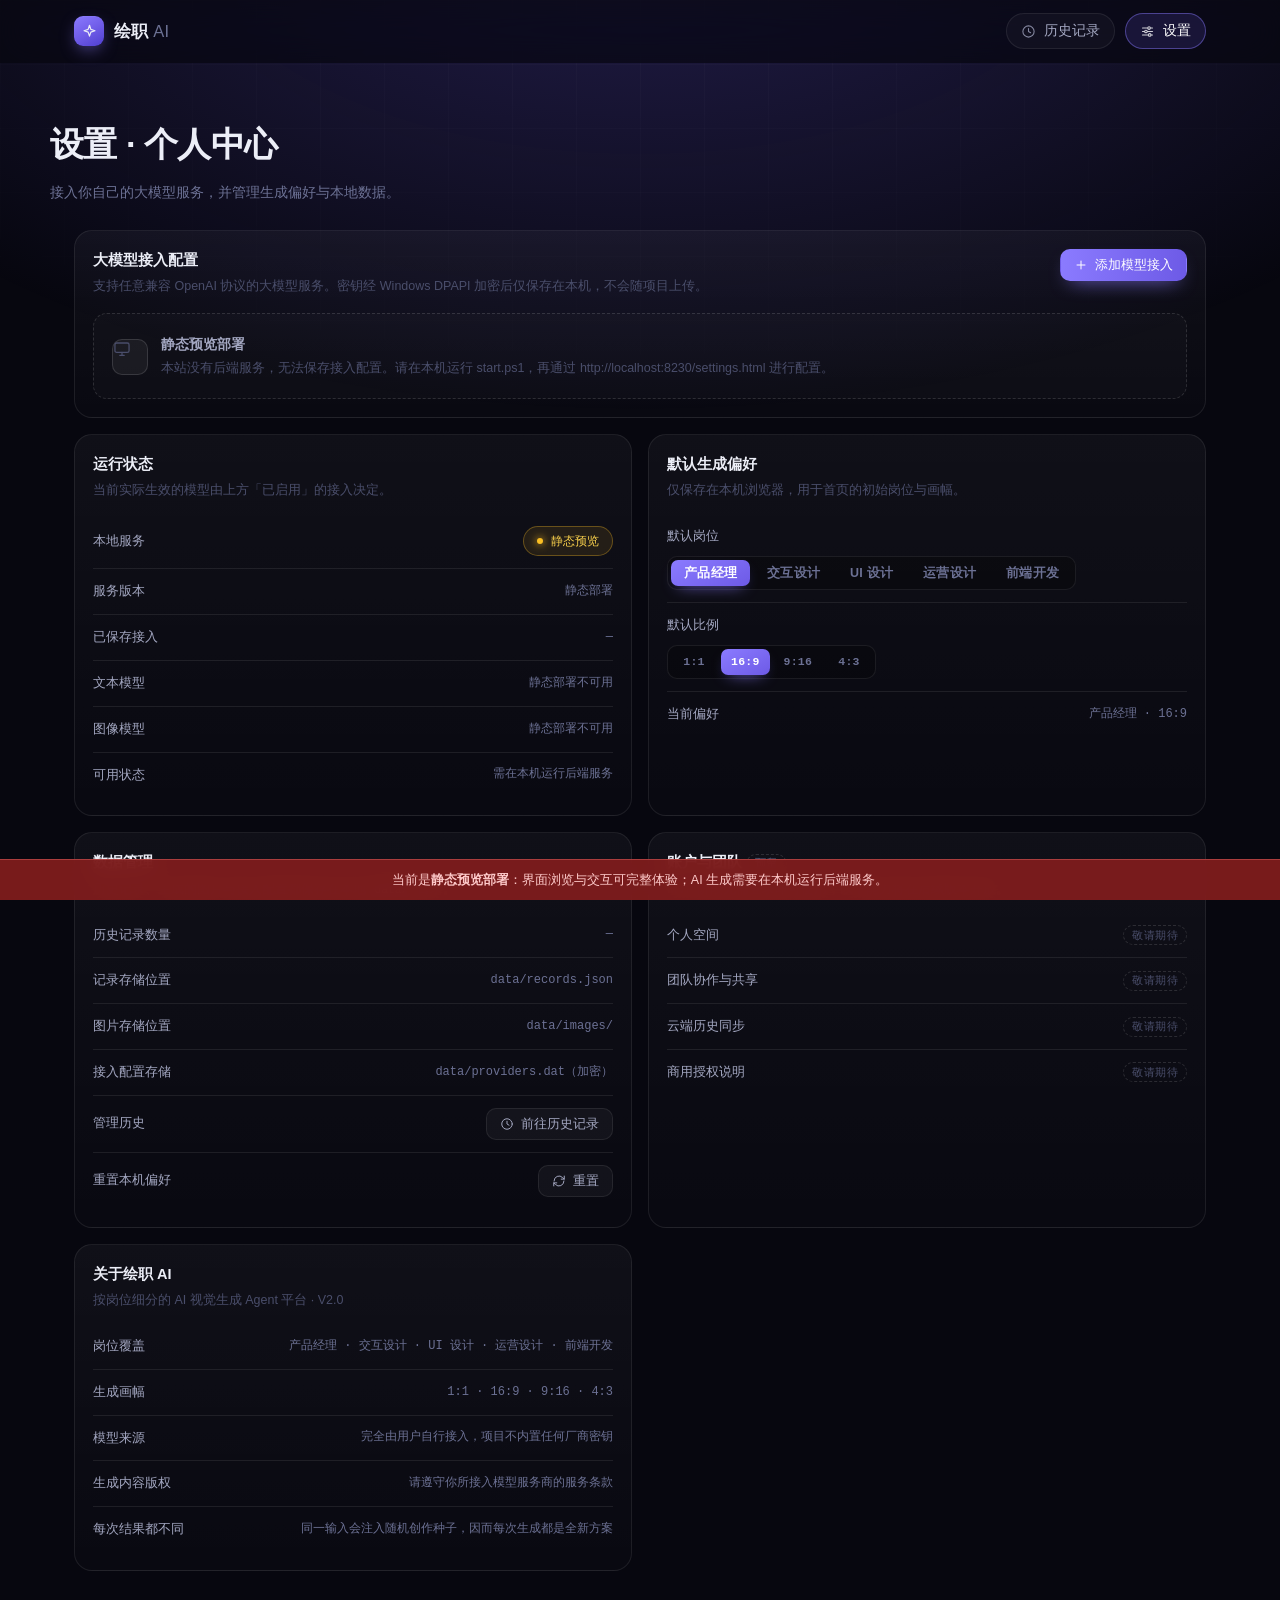
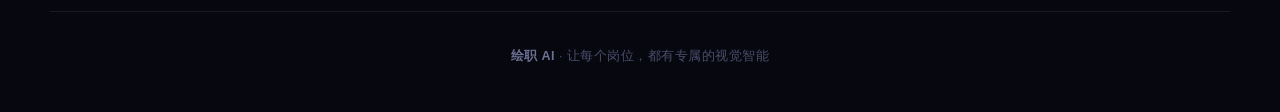
==== settings.html @ 8ef7d5a2 "feat: 绘职 AI —— 按岗位细分的 AI 视觉生成 Agent 平台 静态站点（HTML / CSS / 原生 JS，零构建依赖），包含： - 首页生成器：5 大岗位选择、AI 需求解析器、填" ====
<!doctype html>
<html lang="zh-CN">
<head>
<meta charset="utf-8">
<meta name="viewport" content="width=device-width, initial-scale=1, viewport-fit=cover">
<meta name="theme-color" content="#07070f">
<title>设置 · 绘职 AI</title>
<meta name="description" content="绘职 AI 设置：接入你自己的大模型服务，配置 API 地址、密钥与模型标识，并管理生成偏好与本地数据。">
<link rel="icon" href="assets/img/favicon.svg" type="image/svg+xml">
<link rel="stylesheet" href="assets/css/tokens.css">
<link rel="stylesheet" href="assets/css/app.css">
</head>
<body>
<div class="bg-grid" aria-hidden="true"></div>

<header class="nav">
  <div class="wrap nav-inner">
    <a class="brand" href="index.html">
      <span class="brand-mark" data-icon="sparkle" aria-hidden="true"></span>
      <span class="brand-name">绘职 <em>AI</em></span>
    </a>
    <nav class="nav-actions">
      <a class="nav-link" href="history.html" data-icon="history">历史记录</a>
      <a class="nav-link" href="settings.html" data-icon="sliders">设置</a>
      <button class="nav-toggle" type="button" data-icon="menu" aria-label="打开菜单"></button>
    </nav>
  </div>
  <div class="nav-sheet">
    <a class="nav-link" href="history.html" data-icon="history">历史记录</a>
    <a class="nav-link" href="settings.html" data-icon="sliders">设置</a>
  </div>
</header>

<main class="page">
  <section class="wrap page-head">
    <h1 class="page-title">设置 · 个人中心</h1>
    <p class="page-desc">接入你自己的大模型服务，并管理生成偏好与本地数据。</p>
  </section>

  <section class="wrap">
    <div class="grid-2">

      <!-- ============================================ 大模型接入配置 -->
      <div class="card" id="llmCard">
        <div class="card-head">
          <div>
            <h3>大模型接入配置</h3>
            <p>支持任意兼容 OpenAI 协议的大模型服务。密钥经 Windows DPAPI 加密后仅保存在本机，不会随项目上传。</p>
          </div>
          <button class="btn is-primary" type="button" id="addProvider">
            <span data-icon="plus"></span><span>添加模型接入</span>
          </button>
        </div>

        <div class="prov-list" id="provList"></div>

        <!-- 新增 / 编辑表单 -->
        <div class="prov-form is-hidden" id="provForm">
          <div class="pf-title" id="pfTitle">添加模型接入</div>

          <div class="pf-grid">
            <label class="field">
              <span class="field-label">名称</span>
              <input type="text" id="pfName" autocomplete="off" placeholder="例如：公司网关 / OpenAI / 本地 Ollama">
            </label>

            <label class="field">
              <span class="field-label">API 地址 <em>*</em></span>
              <input type="text" id="pfBaseUrl" autocomplete="off" spellcheck="false"
                     placeholder="https://api.openai.com/v1">
              <span class="field-hint">要填到版本号为止，例如 <code>…/v1</code></span>
            </label>

            <label class="field">
              <span class="field-label">API 密钥 <em>*</em></span>
              <input type="password" id="pfApiKey" autocomplete="new-password" spellcheck="false"
                     placeholder="sk-…">
              <span class="field-hint" id="pfKeyHint">仅加密保存在本机</span>
            </label>

            <label class="field">
              <span class="field-label">文本模型标识</span>
              <input type="text" id="pfChatModel" autocomplete="off" spellcheck="false"
                     placeholder="gpt-4o-mini">
              <span class="field-hint">用于需求解析与多轮微调</span>
            </label>

            <label class="field">
              <span class="field-label">图像模型标识</span>
              <input type="text" id="pfImageModel" autocomplete="off" spellcheck="false"
                     placeholder="gpt-image-1 / dall-e-3">
              <span class="field-hint">用于出图，需支持 <code>/images/generations</code></span>
            </label>
          </div>

          <div class="pf-actions">
            <button class="btn" type="button" id="pfTest">
              <span data-icon="plug"></span><span>测试连接</span></button>
            <button class="btn is-primary" type="button" id="pfSave">
              <span data-icon="check"></span><span>保存</span></button>
            <button class="btn is-ghost" type="button" id="pfCancel">
              <span data-icon="close"></span><span>取消</span></button>
            <span class="pf-status" id="pfStatus"></span>
          </div>

          <div class="pf-result is-hidden" id="pfResult"></div>
        </div>
      </div>

      <!-- ============================================ 运行状态 -->
      <div class="card">
        <h3>运行状态</h3>
        <p>当前实际生效的模型由上方「已启用」的接入决定。</p>
        <div class="setting-row">
          <span class="label">本地服务</span>
          <span class="live" id="svcLive"><i aria-hidden="true"></i> 检测中…</span>
        </div>
        <div class="setting-row"><span class="label">服务版本</span><span class="value" id="svcVersion">—</span></div>
        <div class="setting-row"><span class="label">已保存接入</span><span class="value" id="svcCount">—</span></div>
        <div class="setting-row"><span class="label">文本模型</span><span class="value" id="svcChat">—</span></div>
        <div class="setting-row"><span class="label">图像模型</span><span class="value" id="svcImage">—</span></div>
        <div class="setting-row"><span class="label">可用状态</span><span class="value" id="svcReady">—</span></div>
      </div>

      <!-- ============================================ 默认生成偏好 -->
      <div class="card">
        <h3>默认生成偏好</h3>
        <p>仅保存在本机浏览器，用于首页的初始岗位与画幅。</p>

        <div class="setting-row" style="flex-direction:column;align-items:flex-start;gap:9px">
          <span class="label">默认岗位</span>
          <div class="chips" id="prefRoles" style="flex-wrap:wrap"></div>
        </div>

        <div class="setting-row" style="flex-direction:column;align-items:flex-start;gap:9px">
          <span class="label">默认比例</span>
          <div class="chips" id="prefRatios" style="flex-wrap:wrap"></div>
        </div>

        <div class="setting-row">
          <span class="label">当前偏好</span>
          <span class="value" id="prefSummary">—</span>
        </div>
      </div>

      <!-- ============================================ 数据管理 -->
      <div class="card">
        <h3>数据管理</h3>
        <p>历史记录、生成的图片与接入配置都保存在本地 <code>data/</code> 目录。</p>
        <div class="setting-row"><span class="label">历史记录数量</span><span class="value" id="dataCount">—</span></div>
        <div class="setting-row"><span class="label">记录存储位置</span><span class="value">data/records.json</span></div>
        <div class="setting-row"><span class="label">图片存储位置</span><span class="value">data/images/</span></div>
        <div class="setting-row">
          <span class="label">接入配置存储</span>
          <span class="value">data/providers.dat（加密）</span>
        </div>
        <div class="setting-row" style="gap:8px">
          <span class="label">管理历史</span>
          <a class="btn" href="history.html"><span data-icon="history"></span><span>前往历史记录</span></a>
        </div>
        <div class="setting-row">
          <span class="label">重置本机偏好</span>
          <button class="btn" type="button" id="resetPrefs">
            <span data-icon="refresh"></span><span>重置</span></button>
        </div>
      </div>

      <!-- ============================================ 账户 -->
      <div class="card">
        <h3>账户与团队 <span class="badge-soon">预留</span></h3>
        <p>MVP 阶段无需登录即可使用，以下能力将在后续版本开放。</p>
        <div class="setting-row"><span class="label">个人空间</span><span class="badge-soon">敬请期待</span></div>
        <div class="setting-row"><span class="label">团队协作与共享</span><span class="badge-soon">敬请期待</span></div>
        <div class="setting-row"><span class="label">云端历史同步</span><span class="badge-soon">敬请期待</span></div>
        <div class="setting-row"><span class="label">商用授权说明</span><span class="badge-soon">敬请期待</span></div>
      </div>

      <!-- ============================================ 关于 -->
      <div class="card">
        <h3>关于绘职 AI</h3>
        <p>按岗位细分的 AI 视觉生成 Agent 平台 · V2.0</p>
        <div class="setting-row">
          <span class="label">岗位覆盖</span>
          <span class="value">产品经理 · 交互设计 · UI 设计 · 运营设计 · 前端开发</span>
        </div>
        <div class="setting-row"><span class="label">生成画幅</span><span class="value">1:1 · 16:9 · 9:16 · 4:3</span></div>
        <div class="setting-row">
          <span class="label">模型来源</span>
          <span class="value">完全由用户自行接入，项目不内置任何厂商密钥</span>
        </div>
        <div class="setting-row">
          <span class="label">生成内容版权</span>
          <span class="value">请遵守你所接入模型服务商的服务条款</span>
        </div>
        <div class="setting-row">
          <span class="label">每次结果都不同</span>
          <span class="value">同一输入会注入随机创作种子，因而每次生成都是全新方案</span>
        </div>
      </div>

    </div>
  </section>
</main>

<footer class="foot wrap">
  <strong>绘职 AI</strong> · 让每个岗位，都有专属的视觉智能
</footer>

<script src="assets/js/icons.js"></script>
<script src="assets/js/api.js"></script>
<script src="assets/js/ui.js"></script>
<script src="assets/js/providers.js"></script>
<script src="assets/js/settings.js"></script>
</body>
</html>
---- assets/css/tokens.css ----
/* ==========================================================================
   绘职 AI — 设计令牌 (Design Tokens)
   深色玻璃质感 / 紫罗兰主色 / 青绿-青色渐变 CTA
   ========================================================================== */

:root {
  /* 背景层级 */
  --bg:            #07070f;
  --bg-2:          #0a0a16;
  --panel:         #101021;
  --panel-2:       #15152c;
  --panel-hi:      #1b1b36;

  /* 描边 */
  --line:          rgba(255, 255, 255, .08);
  --line-2:        rgba(255, 255, 255, .13);
  --line-3:        rgba(255, 255, 255, .2);

  /* 文字 */
  --text:          #eceef7;
  --text-2:        #a3a7c1;
  --text-3:        #6c7194;
  --text-4:        #4a4e6b;

  /* 品牌色 */
  --violet:        #6d5ae6;
  --violet-2:      #8b7bff;
  --violet-3:      #a896ff;
  --violet-soft:   rgba(109, 90, 230, .16);
  --violet-line:   rgba(139, 123, 255, .45);

  --mint:          #5eead4;
  --cyan:          #22d3ee;
  --green:         #4ade80;
  --amber:         #fbbf24;
  --pink:          #f472b6;
  --danger:        #f87171;

  /* 渐变 */
  --cta:           linear-gradient(96deg, #4ade80 0%, #34d9c0 45%, #22d3ee 100%);
  --hero:          linear-gradient(96deg, #5eead4 0%, #a7f3e9 28%, #e9ebf6 74%);
  --aurora:        radial-gradient(120% 90% at 50% -10%, rgba(109, 90, 230, .28) 0%, rgba(7, 7, 15, 0) 62%);

  /* 圆角 */
  --r-xs: 8px;
  --r-s:  10px;
  --r-m:  14px;
  --r-l:  18px;
  --r-xl: 24px;
  --r-pill: 999px;

  /* 阴影与光晕 */
  --sh-1: 0 1px 0 rgba(255, 255, 255, .04) inset;
  --sh-2: 0 20px 50px -26px rgba(0, 0, 0, .95);
  --sh-cta: 0 12px 34px -10px rgba(34, 211, 238, .5), 0 6px 20px -8px rgba(74, 222, 128, .35);
  --sh-violet: 0 0 0 1px var(--violet-line), 0 14px 40px -18px rgba(109, 90, 230, .75);

  /* 字体 */
  --font: -apple-system, BlinkMacSystemFont, "Segoe UI", "PingFang SC",
          "Hiragino Sans GB", "Microsoft YaHei", "Helvetica Neue", Arial, sans-serif;
  --mono: ui-monospace, SFMono-Regular, "SF Mono", Menlo, Consolas, monospace;

  /* 布局 */
  --maxw: 1180px;
  --gutter: 24px;

  /* 动效 */
  --ease: cubic-bezier(.22, .61, .36, 1);
  --dur: .22s;
}

/* --------------------------------------------------------------- 基础重置 */
*,
*::before,
*::after { box-sizing: border-box; }

html { -webkit-text-size-adjust: 100%; }

body {
  margin: 0;
  min-height: 100vh;
  background: var(--bg);
  color: var(--text);
  font-family: var(--font);
  font-size: 15px;
  line-height: 1.6;
  -webkit-font-smoothing: antialiased;
  -moz-osx-font-smoothing: grayscale;
  font-feature-settings: "kern" 1, "liga" 1;
  overflow-x: hidden;
}

h1, h2, h3, h4, p, figure, blockquote, dl, dd { margin: 0; }
ul, ol { margin: 0; padding: 0; list-style: none; }

img, svg, video { display: block; max-width: 100%; }

button, input, textarea, select {
  font: inherit;
  color: inherit;
  margin: 0;
}

button {
  background: none;
  border: 0;
  padding: 0;
  cursor: pointer;
  -webkit-tap-highlight-color: transparent;
}

a { color: inherit; text-decoration: none; }

textarea { resize: none; }

::selection {
  background: rgba(139, 123, 255, .35);
  color: #fff;
}

/* 滚动条 */
::-webkit-scrollbar { width: 10px; height: 10px; }
::-webkit-scrollbar-track { background: transparent; }
::-webkit-scrollbar-thumb {
  background: rgba(255, 255, 255, .1);
  border-radius: 99px;
  border: 2px solid transparent;
  background-clip: content-box;
}
::-webkit-scrollbar-thumb:hover { background: rgba(255, 255, 255, .2); background-clip: content-box; }

/* 焦点可达性 */
:focus-visible {
  outline: 2px solid var(--violet-2);
  outline-offset: 2px;
  border-radius: 6px;
}

/* -------------------------------------------------------------- 通用工具类 */
.wrap {
  width: 100%;
  max-width: var(--maxw);
  margin: 0 auto;
  padding: 0 var(--gutter);
}

.sr-only {
  position: absolute;
  width: 1px; height: 1px;
  padding: 0; margin: -1px;
  overflow: hidden;
  clip: rect(0 0 0 0);
  white-space: nowrap;
  border: 0;
}

.is-hidden { display: none !important; }

@media (prefers-reduced-motion: reduce) {
  *, *::before, *::after {
    animation-duration: .01ms !important;
    animation-iteration-count: 1 !important;
    transition-duration: .01ms !important;
    scroll-behavior: auto !important;
  }
}
---- assets/css/app.css ----
/* ==========================================================================
   绘职 AI — 组件与布局
   ========================================================================== */

/* ------------------------------------------------------------------ 页面底纹 */
body::before {
  content: "";
  position: fixed;
  inset: 0;
  background: var(--aurora);
  pointer-events: none;
  z-index: 0;
}

.bg-grid {
  position: fixed;
  inset: 0;
  z-index: 0;
  pointer-events: none;
  background-image:
    linear-gradient(rgba(255, 255, 255, .022) 1px, transparent 1px),
    linear-gradient(90deg, rgba(255, 255, 255, .022) 1px, transparent 1px);
  background-size: 64px 64px;
  mask-image: radial-gradient(120% 70% at 50% 0%, #000 0%, transparent 75%);
  -webkit-mask-image: radial-gradient(120% 70% at 50% 0%, #000 0%, transparent 75%);
}

.page { position: relative; z-index: 1; }

/* ------------------------------------------------------------------- 顶部导航 */
.nav {
  position: sticky;
  top: 0;
  z-index: 60;
  backdrop-filter: blur(18px) saturate(150%);
  -webkit-backdrop-filter: blur(18px) saturate(150%);
  background: rgba(7, 7, 15, .72);
  border-bottom: 1px solid transparent;
  transition: border-color var(--dur) var(--ease), background var(--dur) var(--ease);
}

.nav.is-scrolled {
  border-bottom-color: var(--line);
  background: rgba(7, 7, 15, .9);
}

.nav-inner {
  display: flex;
  align-items: center;
  justify-content: space-between;
  gap: 16px;
  height: 62px;
}

.brand {
  display: inline-flex;
  align-items: center;
  gap: 10px;
  font-weight: 650;
  font-size: 16.5px;
  letter-spacing: .2px;
}

.brand-mark {
  width: 30px;
  height: 30px;
  border-radius: 9px;
  display: grid;
  place-items: center;
  background: linear-gradient(150deg, #8b7bff 0%, #6d5ae6 55%, #4f3fd0 100%);
  box-shadow: 0 6px 18px -6px rgba(139, 123, 255, .8), var(--sh-1);
  flex: none;
}

.brand-mark svg { width: 17px; height: 17px; }

.brand-name { color: var(--text); }
.brand-name em { font-style: normal; color: var(--text-3); font-weight: 500; }

.nav-actions { display: flex; align-items: center; gap: 10px; }

.nav-link {
  display: inline-flex;
  align-items: center;
  gap: 8px;
  height: 36px;
  padding: 0 14px;
  border-radius: var(--r-pill);
  border: 1px solid var(--line);
  background: rgba(255, 255, 255, .03);
  color: var(--text-2);
  font-size: 13.5px;
  font-weight: 500;
  transition: all var(--dur) var(--ease);
}

.nav-link svg { width: 15px; height: 15px; opacity: .8; }

.nav-link:hover {
  color: var(--text);
  border-color: var(--line-2);
  background: rgba(255, 255, 255, .06);
  transform: translateY(-1px);
}

.nav-link.is-active {
  color: #fff;
  border-color: var(--violet-line);
  background: var(--violet-soft);
}

.nav-toggle { display: none; }

/* 移动端下拉菜单 */
.nav-sheet {
  display: none;
  position: absolute;
  top: 100%;
  left: 0;
  right: 0;
  padding: 10px var(--gutter) 16px;
  background: rgba(10, 10, 22, .98);
  border-bottom: 1px solid var(--line);
  backdrop-filter: blur(18px);
  -webkit-backdrop-filter: blur(18px);
}

.nav-sheet.is-open { display: block; animation: sheetIn .18s var(--ease); }

@keyframes sheetIn {
  from { opacity: 0; transform: translateY(-6px); }
  to   { opacity: 1; transform: none; }
}

.nav-sheet .nav-link {
  width: 100%;
  height: 44px;
  justify-content: flex-start;
  border-radius: var(--r-m);
  margin-top: 8px;
  font-size: 14.5px;
}

/* ---------------------------------------------------------------------- 首屏 */
.hero {
  padding: 76px 0 42px;
  text-align: center;
}

.hero-kicker {
  display: inline-flex;
  align-items: center;
  gap: 12px;
  font-family: var(--mono);
  font-size: 11px;
  letter-spacing: .34em;
  text-transform: uppercase;
  color: var(--text-3);
  margin-bottom: 22px;
}

.hero-kicker::before,
.hero-kicker::after {
  content: "";
  width: 26px;
  height: 1px;
  background: linear-gradient(90deg, transparent, rgba(255, 255, 255, .28));
}

.hero-kicker::after { background: linear-gradient(90deg, rgba(255, 255, 255, .28), transparent); }

.hero-title {
  font-size: clamp(30px, 5.4vw, 58px);
  line-height: 1.14;
  font-weight: 780;
  letter-spacing: -.02em;
  background: var(--hero);
  -webkit-background-clip: text;
  background-clip: text;
  color: transparent;
  margin-bottom: 18px;
}

.hero-sub {
  color: var(--text-3);
  font-size: clamp(13.5px, 1.6vw, 15px);
  letter-spacing: .04em;
}

/* --------------------------------------------------------------- 区块标题栏 */
.section { padding: 30px 0; }

.section-head {
  display: flex;
  align-items: flex-start;
  gap: 14px;
  margin-bottom: 18px;
}

.section-no {
  flex: none;
  width: 34px;
  height: 34px;
  display: grid;
  place-items: center;
  border-radius: var(--r-xs);
  border: 1px solid var(--line-2);
  background: rgba(255, 255, 255, .04);
  font-family: var(--mono);
  font-size: 12px;
  font-weight: 600;
  color: var(--text-2);
  letter-spacing: .04em;
}

.section-title {
  font-size: 17px;
  font-weight: 650;
  letter-spacing: .01em;
  line-height: 1.35;
}

.section-sub {
  margin-top: 3px;
  font-size: 12.5px;
  color: var(--text-4);
  letter-spacing: .02em;
}

.section-head-right { margin-left: auto; display: flex; align-items: center; gap: 10px; }

/* 在线状态胶囊 */
.live {
  display: inline-flex;
  align-items: center;
  gap: 8px;
  height: 30px;
  padding: 0 13px;
  border-radius: var(--r-pill);
  border: 1px solid rgba(74, 222, 128, .28);
  background: rgba(74, 222, 128, .08);
  color: #86efac;
  font-size: 12px;
  font-weight: 500;
  white-space: nowrap;
}

.live i {
  width: 6px;
  height: 6px;
  border-radius: 50%;
  background: var(--green);
  box-shadow: 0 0 0 0 rgba(74, 222, 128, .7);
  animation: pulse 2.2s infinite;
}

.live.is-off {
  border-color: rgba(248, 113, 113, .3);
  background: rgba(248, 113, 113, .08);
  color: #fca5a5;
}

.live.is-off i { background: var(--danger); animation: none; }

/* 未接入模型：琥珀色提示，且整颗胶囊可点击直达接入页 */
.live.is-warn {
  border-color: rgba(251, 191, 36, .32);
  background: rgba(251, 191, 36, .09);
  color: #fcd34d;
}
.live.is-warn i { background: var(--amber); animation: none; box-shadow: 0 0 8px 1px rgba(251, 191, 36, .7); }

.live { cursor: default; }
.live[data-ready="0"] { cursor: pointer; }
.live[data-ready="0"]:hover { filter: brightness(1.14); }

@keyframes pulse {
  0%   { box-shadow: 0 0 0 0 rgba(74, 222, 128, .6); }
  70%  { box-shadow: 0 0 0 7px rgba(74, 222, 128, 0); }
  100% { box-shadow: 0 0 0 0 rgba(74, 222, 128, 0); }
}

/* ============================================ 未接入大模型时的接入引导条
   仅在缺少模型时出现，接入完成后自动隐藏；不遮挡也不阻塞任何基础操作 */
.connect-bar {
  position: relative;
  z-index: 2;
  border-bottom: 1px solid rgba(251, 191, 36, .22);
  background: linear-gradient(90deg, rgba(251, 191, 36, .10) 0%, rgba(109, 90, 230, .10) 100%);
  animation: connectIn .3s var(--ease);
}

@keyframes connectIn {
  from { opacity: 0; transform: translateY(-4px); }
  to   { opacity: 1; transform: none; }
}

.connect-inner {
  display: flex;
  align-items: center;
  gap: 14px;
  padding-top: 13px;
  padding-bottom: 13px;
}

.connect-ico {
  width: 34px; height: 34px; flex: none;
  border-radius: var(--r-s);
  display: grid; place-items: center;
  background: rgba(251, 191, 36, .14);
  border: 1px solid rgba(251, 191, 36, .3);
  color: var(--amber);
}
.connect-ico svg { width: 17px; height: 17px; }

.connect-text { flex: 1; min-width: 0; }
.connect-text strong { display: block; font-size: 13.5px; font-weight: 650; color: var(--text); }
.connect-text > span { display: block; margin-top: 3px; font-size: 12px; color: var(--text-3); }

.connect-caps { margin-top: 9px; display: flex; flex-wrap: wrap; gap: 7px; }

.cap {
  display: inline-flex; align-items: center; gap: 5px;
  height: 22px; padding: 0 9px;
  border-radius: var(--r-pill);
  border: 1px dashed var(--line-2);
  background: rgba(255, 255, 255, .04);
  color: var(--text-4);
  font-size: 11px;
}
.cap svg { width: 11px; height: 11px; }

/* 已就绪的能力亮起来：由引导条上的 data-chat / data-image 驱动 */
.connect-bar[data-chat="1"] .cap[data-cap="chat"],
.connect-bar[data-image="1"] .cap[data-cap="image"] {
  border-style: solid;
  border-color: rgba(92, 230, 174, .35);
  background: rgba(92, 230, 174, .12);
  color: var(--mint);
}

.connect-cta { flex: none; }

/* 未接入时，生成区列出的「缺什么 / 能解锁什么 / 现在能用什么」 */
.need-list {
  margin: 6px 0 2px;
  display: flex;
  flex-direction: column;
  gap: 9px;
  text-align: left;
  max-width: 470px;
}
.need-list li {
  display: flex; align-items: flex-start; gap: 9px;
  font-size: 12.5px; line-height: 1.6; color: var(--text-3);
}
.need-list b { color: var(--text-2); font-weight: 650; }

.need-ico {
  width: 17px; height: 17px; border-radius: 50%;
  flex: none; display: grid; place-items: center; margin-top: 1px;
}
.need-ico svg { width: 11px; height: 11px; }
.need-ico.ok   { background: rgba(92, 230, 174, .18); color: var(--mint); }
.need-ico.todo { background: rgba(251, 191, 36, .18); color: var(--amber); }

/* -------------------------------------------------------------------- 岗位卡 */
.roles {
  display: grid;
  grid-template-columns: repeat(5, minmax(0, 1fr));
  gap: 14px;
}

.role {
  position: relative;
  display: flex;
  flex-direction: column;
  align-items: flex-start;
  gap: 14px;
  min-height: 112px;
  padding: 15px 16px 14px;
  border-radius: var(--r-l);
  border: 1px solid var(--line);
  background:
    linear-gradient(180deg, rgba(255, 255, 255, .045) 0%, rgba(255, 255, 255, .012) 100%);
  text-align: left;
  overflow: hidden;
  transition: transform var(--dur) var(--ease), border-color var(--dur) var(--ease),
              box-shadow var(--dur) var(--ease), background var(--dur) var(--ease);
}

.role::after {
  content: "";
  position: absolute;
  inset: 0;
  border-radius: inherit;
  background: radial-gradient(90% 70% at 12% 0%, rgba(139, 123, 255, .22), transparent 70%);
  opacity: 0;
  transition: opacity var(--dur) var(--ease);
  pointer-events: none;
}

.role:hover {
  transform: translateY(-3px);
  border-color: var(--line-2);
  box-shadow: var(--sh-2);
}

.role:hover::after { opacity: 1; }

.role.is-on {
  border-color: var(--violet-line);
  background:
    linear-gradient(180deg, rgba(139, 123, 255, .18) 0%, rgba(109, 90, 230, .06) 100%);
  box-shadow: var(--sh-violet);
}

.role.is-on::after { opacity: 1; }

.role-ico {
  width: 34px;
  height: 34px;
  border-radius: var(--r-s);
  display: grid;
  place-items: center;
  background: rgba(255, 255, 255, .07);
  border: 1px solid var(--line);
  color: var(--text-2);
  transition: all var(--dur) var(--ease);
  flex: none;
}

.role-ico svg { width: 17px; height: 17px; }

.role.is-on .role-ico {
  background: linear-gradient(150deg, #8b7bff, #6d5ae6);
  border-color: transparent;
  color: #fff;
  box-shadow: 0 8px 20px -8px rgba(139, 123, 255, .9);
}

.role-name {
  font-size: 14.5px;
  font-weight: 600;
  letter-spacing: .01em;
  color: var(--text);
}

.role-tag {
  position: absolute;
  right: 15px;
  bottom: 13px;
  font-family: var(--mono);
  font-size: 20px;
  font-weight: 700;
  color: rgba(255, 255, 255, .07);
  letter-spacing: .02em;
  transition: color var(--dur) var(--ease);
  pointer-events: none;
}

.role.is-on .role-tag { color: rgba(168, 150, 255, .3); }

.role-badge {
  position: absolute;
  top: 12px;
  right: 12px;
  height: 21px;
  padding: 0 9px;
  display: inline-flex;
  align-items: center;
  border-radius: var(--r-pill);
  background: linear-gradient(96deg, #8b7bff, #6d5ae6);
  color: #fff;
  font-size: 10.5px;
  font-weight: 600;
  letter-spacing: .04em;
  box-shadow: 0 6px 16px -6px rgba(139, 123, 255, .9);
  animation: badgeIn .26s var(--ease);
}

@keyframes badgeIn {
  from { opacity: 0; transform: scale(.8); }
  to   { opacity: 1; transform: none; }
}

/* ------------------------------------------------------------- 需求输入面板 */
.composer {
  border-radius: var(--r-xl);
  border: 1px solid var(--line);
  background: linear-gradient(180deg, rgba(255, 255, 255, .04) 0%, rgba(255, 255, 255, .012) 100%);
  overflow: hidden;
  transition: border-color var(--dur) var(--ease), box-shadow var(--dur) var(--ease);
}

.composer:focus-within {
  border-color: var(--violet-line);
  box-shadow: 0 0 0 4px rgba(109, 90, 230, .12);
}

.composer-head {
  display: flex;
  align-items: center;
  gap: 10px;
  padding: 13px 18px;
  border-bottom: 1px solid var(--line);
}

.composer-head .dot {
  width: 7px;
  height: 7px;
  border-radius: 50%;
  background: var(--violet-2);
  box-shadow: 0 0 10px 1px rgba(139, 123, 255, .9);
  flex: none;
}

.composer-head h3 {
  font-size: 13px;
  font-weight: 600;
  color: var(--text-2);
  letter-spacing: .04em;
}

.pill {
  margin-left: auto;
  display: inline-flex;
  align-items: center;
  gap: 6px;
  height: 26px;
  padding: 0 11px;
  border-radius: var(--r-pill);
  border: 1px solid var(--violet-line);
  background: var(--violet-soft);
  color: var(--violet-3);
  font-size: 11.5px;
  font-weight: 600;
  white-space: nowrap;
}

.pill svg { width: 12px; height: 12px; }

.composer-body { padding: 4px 6px 0; }

.composer textarea {
  display: block;
  width: 100%;
  min-height: 132px;
  padding: 16px 14px;
  border: 0;
  background: transparent;
  color: var(--text);
  font-size: 14.5px;
  line-height: 1.75;
  outline: none;
}

.composer textarea::placeholder { color: var(--text-4); }

.composer-foot {
  display: flex;
  align-items: center;
  justify-content: space-between;
  gap: 12px;
  padding: 10px 20px 14px;
  font-size: 12px;
  color: var(--text-4);
}

.counter { font-variant-numeric: tabular-nums; }

.hint-key {
  display: inline-flex;
  align-items: center;
  gap: 6px;
}

/* 「填入示例」与右侧快捷键提示 */
.composer-tools {
  display: flex;
  align-items: center;
  gap: 14px;
}

.btn-example {
  height: 30px;
  padding: 0 13px;
  border-color: var(--violet-line);
  background: var(--violet-soft);
  color: var(--violet-3);
  font-weight: 600;
}

.btn-example:hover:not(:disabled) {
  color: #fff;
  border-color: var(--violet-2);
  background: linear-gradient(96deg, #8b7bff, #6d5ae6);
  box-shadow: 0 8px 20px -10px rgba(139, 123, 255, .95);
}

kbd {
  display: inline-flex;
  align-items: center;
  height: 19px;
  padding: 0 6px;
  border-radius: 5px;
  border: 1px solid var(--line-2);
  background: rgba(255, 255, 255, .05);
  font-family: var(--font);
  font-size: 10.5px;
  color: var(--text-3);
}

/* -------------------------------------------------------------- 主行动按钮 */
.cta-row {
  display: flex;
  justify-content: center;
  padding: 26px 0 6px;
}

.cta {
  position: relative;
  display: inline-flex;
  align-items: center;
  gap: 11px;
  height: 50px;
  padding: 0 30px;
  border-radius: var(--r-pill);
  background: var(--cta);
  color: #06231c;
  font-size: 15px;
  font-weight: 700;
  letter-spacing: .02em;
  box-shadow: var(--sh-cta);
  transition: transform var(--dur) var(--ease), box-shadow var(--dur) var(--ease), filter var(--dur) var(--ease);
  overflow: hidden;
}

.cta::before {
  content: "";
  position: absolute;
  inset: 0;
  background: linear-gradient(100deg, transparent 20%, rgba(255, 255, 255, .45) 50%, transparent 80%);
  transform: translateX(-120%);
  transition: transform .7s var(--ease);
}

.cta:hover:not(:disabled) {
  transform: translateY(-2px);
  box-shadow: 0 18px 40px -12px rgba(34, 211, 238, .6), 0 8px 24px -10px rgba(74, 222, 128, .45);
}

.cta:hover:not(:disabled)::before { transform: translateX(120%); }

.cta:active:not(:disabled) { transform: translateY(0) scale(.985); }

.cta:disabled {
  cursor: not-allowed;
  opacity: .45;
  box-shadow: none;
  filter: saturate(.5);
}

.cta svg { width: 17px; height: 17px; flex: none; }

.cta .arrow { transition: transform var(--dur) var(--ease); }
.cta:hover:not(:disabled) .arrow { transform: translateX(3px); }

.spinner {
  width: 16px;
  height: 16px;
  border-radius: 50%;
  border: 2px solid rgba(6, 35, 28, .3);
  border-top-color: #06231c;
  animation: spin .7s linear infinite;
  flex: none;
}

@keyframes spin { to { transform: rotate(360deg); } }

/* ============================================================ 生成结果区域 */
.result {
  border-radius: var(--r-xl);
  border: 1px solid var(--line);
  background: linear-gradient(180deg, rgba(255, 255, 255, .035) 0%, rgba(255, 255, 255, .01) 100%);
  overflow: hidden;
}

/* ---------------------------------------------------------------- 结果工具栏 */
.toolbar {
  display: flex;
  align-items: center;
  gap: 10px;
  flex-wrap: wrap;
  padding: 12px 14px;
  border-bottom: 1px solid var(--line);
  background: rgba(255, 255, 255, .015);
}

.tool-group { display: flex; align-items: center; gap: 6px; }
.tool-sep { width: 1px; height: 20px; background: var(--line-2); flex: none; }
.tool-right { margin-left: auto; display: flex; align-items: center; gap: 8px; flex-wrap: wrap; }

.ico-btn {
  width: 32px;
  height: 32px;
  display: grid;
  place-items: center;
  border-radius: var(--r-s);
  border: 1px solid transparent;
  color: var(--text-3);
  transition: all var(--dur) var(--ease);
}

.ico-btn svg { width: 16px; height: 16px; }

.ico-btn:hover:not(:disabled) {
  color: var(--text);
  background: rgba(255, 255, 255, .07);
  border-color: var(--line);
}

.ico-btn:disabled { opacity: .3; cursor: not-allowed; }

.chips {
  display: flex;
  align-items: center;
  gap: 4px;
  padding: 3px;
  border-radius: var(--r-s);
  border: 1px solid var(--line);
  background: rgba(0, 0, 0, .25);
}

.chip {
  min-width: 46px;
  height: 26px;
  padding: 0 10px;
  border-radius: 7px;
  color: var(--text-3);
  font-family: var(--mono);
  font-size: 11.5px;
  font-weight: 600;
  letter-spacing: .02em;
  transition: all var(--dur) var(--ease);
}

.chip:hover:not(:disabled):not(.is-on) { color: var(--text); background: rgba(255, 255, 255, .07); }

.chip.is-on {
  color: #fff;
  background: linear-gradient(150deg, #8b7bff, #6d5ae6);
  box-shadow: 0 6px 16px -8px rgba(139, 123, 255, .95);
}

.chip:disabled { opacity: .4; cursor: not-allowed; }

/* 文字型 chip（用于设置页的岗位/比例选择） */
.chip.chip-text {
  font-family: var(--font);
  font-size: 12.5px;
  min-width: auto;
  padding: 0 13px;
}

code {
  font-family: var(--mono);
  font-size: .9em;
  color: var(--text-3);
  background: rgba(255, 255, 255, .07);
  padding: 1px 5px;
  border-radius: 5px;
}

.btn {
  display: inline-flex;
  align-items: center;
  gap: 7px;
  height: 32px;
  padding: 0 13px;
  border-radius: var(--r-s);
  border: 1px solid var(--line);
  background: rgba(255, 255, 255, .04);
  color: var(--text-2);
  font-size: 12.5px;
  font-weight: 550;
  white-space: nowrap;
  transition: all var(--dur) var(--ease);
}

.btn svg { width: 14px; height: 14px; flex: none; }

.btn:hover:not(:disabled) {
  color: var(--text);
  border-color: var(--line-3);
  background: rgba(255, 255, 255, .09);
  transform: translateY(-1px);
}

.btn:disabled { opacity: .4; cursor: not-allowed; }

.btn.is-primary {
  border-color: transparent;
  background: linear-gradient(96deg, #8b7bff, #6d5ae6);
  color: #fff;
  box-shadow: 0 8px 20px -10px rgba(139, 123, 255, .95);
}

.btn.is-primary:hover:not(:disabled) { filter: brightness(1.08); }

.btn.is-ghost { border-color: transparent; background: transparent; }

.btn.is-danger { color: #fca5a5; border-color: rgba(248, 113, 113, .3); background: rgba(248, 113, 113, .08); }

/* -------------------------------------------------------------------- 画布区 */
.canvas {
  position: relative;
  padding: 20px;
  background: #0b0b16;
  min-height: 260px;
}

.canvas-stage {
  position: relative;
  border-radius: var(--r-m);
  background: #eef0f6;
  padding: 18px;
  overflow: hidden;
  box-shadow: 0 24px 60px -30px rgba(0, 0, 0, 1);
}

.canvas-viewport {
  display: flex;
  align-items: center;
  justify-content: center;
  overflow: auto;
  max-height: 620px;
  border-radius: var(--r-s);
}

.canvas-img {
  display: block;
  margin: 0 auto;
  border-radius: var(--r-s);
  background: #fff;
  box-shadow: 0 16px 44px -22px rgba(20, 20, 45, .55);
  transition: transform var(--dur) var(--ease);
  transform-origin: center center;
}

.canvas-meta {
  position: absolute;
  left: 26px;
  bottom: 26px;
  display: flex;
  align-items: center;
  gap: 8px;
  z-index: 3;
}

.canvas-zoom {
  position: absolute;
  right: 26px;
  bottom: 26px;
  display: flex;
  align-items: center;
  gap: 6px;
  z-index: 3;
}

.meta-pill {
  display: inline-flex;
  align-items: center;
  gap: 6px;
  height: 28px;
  padding: 0 11px;
  border-radius: var(--r-pill);
  background: rgba(17, 17, 34, .82);
  border: 1px solid rgba(255, 255, 255, .12);
  backdrop-filter: blur(10px);
  -webkit-backdrop-filter: blur(10px);
  color: #d9dcee;
  font-family: var(--mono);
  font-size: 11px;
  letter-spacing: .03em;
  white-space: nowrap;
}

/* 空态 / 占位预览 */
.placeholder-note {
  position: absolute;
  top: 26px;
  left: 26px;
  z-index: 3;
}

/* ------------------------------------------------------------ 占位仪表盘雏形 */
.mock {
  display: flex;
  gap: 14px;
  background: #f6f7fb;
  border-radius: 12px;
  padding: 14px;
  min-height: 380px;
  font-size: 12px;
  color: #2b2b45;
}

.mock-side {
  width: 118px;
  flex: none;
  display: flex;
  flex-direction: column;
  gap: 12px;
  padding-right: 12px;
  border-right: 1px solid #e6e8f0;
}

.mock-logo {
  width: 26px;
  height: 26px;
  border-radius: 8px;
  background: linear-gradient(150deg, #8b7bff, #6d5ae6);
  display: grid;
  place-items: center;
  color: #fff;
  font-size: 10px;
  font-weight: 700;
}

.mock-nav { display: flex; flex-direction: column; gap: 7px; }

.mock-nav span {
  height: 22px;
  border-radius: 6px;
  background: #e9ebf3;
}

.mock-nav span:first-child { background: #6d5ae6; opacity: .9; }

.mock-main { flex: 1; display: flex; flex-direction: column; gap: 12px; min-width: 0; }

.mock-top { display: flex; align-items: center; justify-content: space-between; gap: 10px; }

.mock-hello { font-size: 15px; font-weight: 700; color: #1c1c33; }
.mock-hello small { display: block; font-size: 9.5px; font-weight: 500; color: #9aa0bb; margin-top: 1px; }

.mock-top-actions { display: flex; gap: 6px; }

.mock-top-actions i {
  width: 22px;
  height: 22px;
  border-radius: 7px;
  background: #fff;
  border: 1px solid #e6e8f0;
}

.mock-hero {
  position: relative;
  border-radius: 14px;
  padding: 16px 18px;
  background: linear-gradient(115deg, #3b2f8f 0%, #6d5ae6 55%, #8b7bff 100%);
  color: #fff;
  display: flex;
  align-items: center;
  justify-content: space-between;
  gap: 16px;
  overflow: hidden;
}

.mock-hero::after {
  content: "";
  position: absolute;
  right: -40px;
  top: -60px;
  width: 180px;
  height: 180px;
  border-radius: 50%;
  background: rgba(255, 255, 255, .12);
}

.mock-hero h4 { font-size: 17px; line-height: 1.3; font-weight: 750; letter-spacing: .01em; }

.mock-hero p { margin-top: 6px; font-size: 9.5px; opacity: .68; letter-spacing: .04em; }

.mock-ring {
  position: relative;
  width: 56px;
  height: 56px;
  flex: none;
  border-radius: 50%;
  background: conic-gradient(#5eead4 0deg 302deg, rgba(255, 255, 255, .22) 302deg 360deg);
  display: grid;
  place-items: center;
  z-index: 1;
}

.mock-ring::before {
  content: "";
  position: absolute;
  inset: 5px;
  border-radius: 50%;
  background: #4a3ba8;
}

.mock-ring b { position: relative; font-size: 13px; font-weight: 750; }

.mock-stats { display: grid; grid-template-columns: repeat(3, 1fr); gap: 10px; }

.mock-stat {
  background: #fff;
  border: 1px solid #eceef5;
  border-radius: 11px;
  padding: 10px 12px;
}

.mock-stat i {
  display: block;
  width: 18px;
  height: 18px;
  border-radius: 6px;
  margin-bottom: 7px;
}

.mock-stat b { font-size: 17px; font-weight: 750; color: #1c1c33; display: block; line-height: 1.1; }

.mock-stat small { font-size: 9px; color: #9aa0bb; letter-spacing: .03em; }

.mock-lower { display: grid; grid-template-columns: 1.55fr 1fr; gap: 10px; flex: 1; }

.mock-panel {
  background: #fff;
  border: 1px solid #eceef5;
  border-radius: 11px;
  padding: 11px 12px;
  display: flex;
  flex-direction: column;
  min-width: 0;
}

.mock-panel h5 { font-size: 10.5px; font-weight: 700; color: #1c1c33; margin-bottom: 10px; }

.mock-bars {
  flex: 1;
  display: flex;
  align-items: flex-end;
  gap: 8px;
  min-height: 88px;
}

.mock-bars span {
  flex: 1;
  border-radius: 5px 5px 3px 3px;
  background: linear-gradient(180deg, #a896ff, #6d5ae6);
  opacity: .55;
}

.mock-bars span:nth-child(3) { opacity: 1; }
.mock-bars span:nth-child(6) { opacity: .85; }

.mock-tasks { display: flex; flex-direction: column; gap: 8px; }

.mock-task { display: flex; align-items: center; gap: 8px; }

.mock-task i {
  width: 14px;
  height: 14px;
  border-radius: 50%;
  border: 1.5px solid #d9dcea;
  flex: none;
}

.mock-task em { font-style: normal; font-size: 9.5px; color: #5a5f7a; white-space: nowrap; overflow: hidden; text-overflow: ellipsis; }

.mock-task b { font-size: 9.5px; font-weight: 700; color: #2b2b45; margin-left: auto; }

/* ------------------------------------------------------------------ 加载态 */
.loading {
  display: flex;
  flex-direction: column;
  align-items: center;
  justify-content: center;
  gap: 20px;
  padding: 68px 24px;
  text-align: center;
}

.loading-orb {
  position: relative;
  width: 76px;
  height: 76px;
}

.loading-orb span {
  position: absolute;
  inset: 0;
  border-radius: 50%;
  border: 2px solid transparent;
  border-top-color: var(--violet-2);
  animation: spin 1.05s linear infinite;
}

.loading-orb span:nth-child(2) {
  inset: 9px;
  border-top-color: var(--mint);
  animation-duration: 1.5s;
  animation-direction: reverse;
}

.loading-orb span:nth-child(3) {
  inset: 18px;
  border-top-color: var(--cyan);
  animation-duration: 1.9s;
}

.loading-orb b {
  position: absolute;
  inset: 0;
  display: grid;
  place-items: center;
  font-family: var(--mono);
  font-size: 12px;
  color: var(--text-2);
}

.loading h3 { font-size: 15px; font-weight: 650; }

.loading-steps { display: flex; flex-direction: column; gap: 9px; width: 100%; max-width: 340px; text-align: left; }

.loading-step {
  display: flex;
  align-items: center;
  gap: 10px;
  padding: 9px 13px;
  border-radius: var(--r-s);
  border: 1px solid var(--line);
  background: rgba(255, 255, 255, .025);
  font-size: 12.5px;
  color: var(--text-4);
  transition: all .3s var(--ease);
}

.loading-step .bulb {
  width: 16px;
  height: 16px;
  border-radius: 50%;
  border: 1.5px solid var(--line-3);
  flex: none;
  display: grid;
  place-items: center;
}

.loading-step .bulb::after {
  content: "";
  width: 6px;
  height: 6px;
  border-radius: 50%;
  background: transparent;
}

.loading-step.is-active {
  color: var(--text);
  border-color: var(--violet-line);
  background: var(--violet-soft);
}

.loading-step.is-active .bulb { border-color: var(--violet-2); }
.loading-step.is-active .bulb::after { background: var(--violet-2); animation: pulse 1.4s infinite; }

.loading-step.is-done { color: var(--text-2); }
.loading-step.is-done .bulb { border-color: var(--green); background: rgba(74, 222, 128, .16); }
.loading-step.is-done .bulb::after { background: var(--green); }

/* 骨架屏 */
.skeleton {
  border-radius: var(--r-m);
  background: linear-gradient(100deg, rgba(255, 255, 255, .04) 30%, rgba(255, 255, 255, .1) 50%, rgba(255, 255, 255, .04) 70%);
  background-size: 200% 100%;
  animation: shimmer 1.5s infinite linear;
}

@keyframes shimmer {
  from { background-position: 200% 0; }
  to   { background-position: -200% 0; }
}

/* ------------------------------------------------------------ 结果说明条 */
.result-brief {
  display: flex;
  flex-wrap: wrap;
  align-items: center;
  gap: 10px 14px;
  padding: 14px 18px;
  border-bottom: 1px solid var(--line);
  background: rgba(255, 255, 255, .015);
}

.result-brief h4 { font-size: 14px; font-weight: 650; }

.tags { display: flex; flex-wrap: wrap; gap: 7px; margin-left: auto; }

.tag {
  height: 24px;
  padding: 0 10px;
  display: inline-flex;
  align-items: center;
  border-radius: var(--r-pill);
  border: 1px solid var(--line);
  background: rgba(255, 255, 255, .04);
  color: var(--text-3);
  font-size: 11px;
}

/* Prompt 折叠面板 */
.prompt-box { border-bottom: 1px solid var(--line); }

.prompt-toggle {
  display: flex;
  align-items: center;
  gap: 9px;
  width: 100%;
  padding: 13px 18px;
  color: var(--text-3);
  font-size: 12.5px;
  transition: color var(--dur) var(--ease), background var(--dur) var(--ease);
}

.prompt-toggle:hover { color: var(--text); background: rgba(255, 255, 255, .02); }

.prompt-toggle svg { width: 15px; height: 15px; }

.prompt-toggle .caret { margin-left: auto; transition: transform var(--dur) var(--ease); }

.prompt-toggle[aria-expanded="true"] .caret { transform: rotate(180deg); }

.prompt-body {
  padding: 0 18px 16px;
  font-size: 12.5px;
  line-height: 1.85;
  color: var(--text-2);
  white-space: pre-wrap;
  word-break: break-word;
}

/* ------------------------------------------------------------------ 对话区 */
.chat {
  padding: 16px 18px 18px;
  border-top: 1px solid var(--line);
  background: rgba(255, 255, 255, .012);
}

.chat-head {
  display: flex;
  align-items: center;
  gap: 8px;
  margin-bottom: 12px;
  font-size: 12.5px;
  color: var(--text-3);
}

.chat-head svg { width: 14px; height: 14px; color: var(--violet-2); }

.chat-log {
  display: flex;
  flex-direction: column;
  gap: 10px;
  max-height: 300px;
  overflow-y: auto;
  padding-right: 4px;
  margin-bottom: 13px;
}

.chat-log:empty { display: none; }

.bubble {
  display: flex;
  gap: 10px;
  max-width: 86%;
  animation: bubbleIn .3s var(--ease);
}

@keyframes bubbleIn {
  from { opacity: 0; transform: translateY(6px); }
  to   { opacity: 1; transform: none; }
}

.bubble-avatar {
  width: 26px;
  height: 26px;
  border-radius: 8px;
  flex: none;
  display: grid;
  place-items: center;
  font-size: 10.5px;
  font-weight: 700;
}

.bubble.agent .bubble-avatar {
  background: linear-gradient(150deg, #8b7bff, #6d5ae6);
  color: #fff;
}

.bubble.user { align-self: flex-end; flex-direction: row-reverse; }

.bubble.user .bubble-avatar {
  background: rgba(255, 255, 255, .1);
  border: 1px solid var(--line-2);
  color: var(--text-2);
}

.bubble-text {
  padding: 10px 14px;
  border-radius: 14px;
  font-size: 13px;
  line-height: 1.7;
}

.bubble.agent .bubble-text {
  background: rgba(139, 123, 255, .12);
  border: 1px solid rgba(139, 123, 255, .22);
  border-top-left-radius: 5px;
  color: #dcd9ff;
}

.bubble.user .bubble-text {
  background: rgba(255, 255, 255, .06);
  border: 1px solid var(--line);
  border-top-right-radius: 5px;
  color: var(--text-2);
}

.chat-form {
  display: flex;
  align-items: center;
  gap: 10px;
  padding: 6px 6px 6px 16px;
  border-radius: var(--r-pill);
  border: 1px solid var(--line);
  background: rgba(255, 255, 255, .035);
  transition: border-color var(--dur) var(--ease), box-shadow var(--dur) var(--ease);
}

.chat-form:focus-within {
  border-color: var(--violet-line);
  box-shadow: 0 0 0 4px rgba(109, 90, 230, .1);
}

.chat-form input {
  flex: 1;
  min-width: 0;
  height: 38px;
  border: 0;
  background: transparent;
  outline: none;
  font-size: 13.5px;
  color: var(--text);
}

.chat-form input::placeholder { color: var(--text-4); }

.send {
  width: 38px;
  height: 38px;
  flex: none;
  border-radius: 50%;
  display: grid;
  place-items: center;
  background: linear-gradient(150deg, #8b7bff, #6d5ae6);
  color: #fff;
  box-shadow: 0 8px 20px -8px rgba(139, 123, 255, .95);
  transition: all var(--dur) var(--ease);
}

.send svg { width: 16px; height: 16px; }

.send:hover:not(:disabled) { transform: scale(1.06); filter: brightness(1.08); }

.send:disabled { opacity: .4; cursor: not-allowed; box-shadow: none; }

.quick-prompts { display: flex; flex-wrap: wrap; gap: 7px; margin-top: 11px; }

.quick-prompts button {
  height: 27px;
  padding: 0 12px;
  border-radius: var(--r-pill);
  border: 1px dashed var(--line-2);
  color: var(--text-3);
  font-size: 11.5px;
  transition: all var(--dur) var(--ease);
}

.quick-prompts button:hover {
  color: var(--violet-3);
  border-color: var(--violet-line);
  border-style: solid;
  background: var(--violet-soft);
}

/* ------------------------------------------------------------------- 空状态 */
.empty {
  display: flex;
  flex-direction: column;
  align-items: center;
  gap: 12px;
  padding: 72px 24px;
  text-align: center;
}

.empty-ico {
  width: 54px;
  height: 54px;
  border-radius: var(--r-l);
  display: grid;
  place-items: center;
  border: 1px solid var(--line);
  background: rgba(255, 255, 255, .04);
  color: var(--text-3);
}

.empty-ico svg { width: 24px; height: 24px; }

.empty h3 { font-size: 15px; font-weight: 650; }

.empty p { font-size: 13px; color: var(--text-4); max-width: 380px; }

/* =================================================================== 历史页 */
.page-head { padding: 54px 0 26px; }

.page-title { font-size: clamp(24px, 3.4vw, 34px); font-weight: 750; letter-spacing: -.015em; }

.page-desc { margin-top: 10px; color: var(--text-3); font-size: 14px; max-width: 620px; }

.hist-bar {
  display: flex;
  align-items: center;
  gap: 12px;
  flex-wrap: wrap;
  padding: 16px 0 22px;
}

.hist-count { font-family: var(--mono); font-size: 12px; color: var(--text-4); letter-spacing: .04em; }

.timeline { position: relative; padding-left: 28px; }

.timeline::before {
  content: "";
  position: absolute;
  left: 6px;
  top: 8px;
  bottom: 8px;
  width: 1px;
  background: linear-gradient(180deg, transparent, var(--line-2) 8%, var(--line-2) 92%, transparent);
}

.tl-item { position: relative; padding-bottom: 20px; }

.tl-item::before {
  content: "";
  position: absolute;
  left: -26px;
  top: 22px;
  width: 11px;
  height: 11px;
  border-radius: 50%;
  background: var(--bg);
  border: 2px solid var(--line-3);
}

.tl-item.is-latest::before {
  border-color: var(--violet-2);
  box-shadow: 0 0 0 4px rgba(139, 123, 255, .16);
}

.hist-card {
  display: grid;
  grid-template-columns: 190px 1fr auto;
  gap: 18px;
  align-items: center;
  padding: 14px;
  border-radius: var(--r-l);
  border: 1px solid var(--line);
  background: linear-gradient(180deg, rgba(255, 255, 255, .04), rgba(255, 255, 255, .012));
  transition: all var(--dur) var(--ease);
}

.hist-card:hover {
  border-color: var(--line-2);
  transform: translateY(-2px);
  box-shadow: var(--sh-2);
}

.hist-thumb {
  width: 100%;
  aspect-ratio: 16 / 10;
  border-radius: var(--r-s);
  overflow: hidden;
  background: #eef0f6;
  border: 1px solid var(--line);
  display: grid;
  place-items: center;
}

.hist-thumb img { width: 100%; height: 100%; object-fit: contain; }

.hist-thumb .ph { color: #a9aec6; font-size: 11px; }

.hist-body { min-width: 0; }

.hist-title { font-size: 15px; font-weight: 650; margin-bottom: 6px; }

.hist-meta {
  display: flex;
  flex-wrap: wrap;
  align-items: center;
  gap: 8px;
  font-size: 11.5px;
  color: var(--text-4);
  margin-bottom: 8px;
}

.hist-meta .tag { height: 22px; font-size: 10.5px; }

.hist-sum {
  font-size: 12.5px;
  color: var(--text-3);
  line-height: 1.7;
  display: -webkit-box;
  -webkit-line-clamp: 2;
  -webkit-box-orient: vertical;
  overflow: hidden;
}

.hist-actions { display: flex; flex-direction: column; gap: 8px; }

/* 历史详情抽屉 */
.drawer-mask {
  position: fixed;
  inset: 0;
  z-index: 90;
  background: rgba(4, 4, 10, .7);
  backdrop-filter: blur(4px);
  -webkit-backdrop-filter: blur(4px);
  opacity: 0;
  pointer-events: none;
  transition: opacity var(--dur) var(--ease);
}

.drawer-mask.is-open { opacity: 1; pointer-events: auto; }

.drawer {
  position: fixed;
  top: 0;
  right: 0;
  bottom: 0;
  z-index: 91;
  width: min(560px, 100%);
  display: flex;
  flex-direction: column;
  background: var(--bg-2);
  border-left: 1px solid var(--line);
  transform: translateX(100%);
  transition: transform .3s var(--ease);
  box-shadow: -30px 0 70px -30px rgba(0, 0, 0, .9);
}

.drawer.is-open { transform: none; }

.drawer-head {
  display: flex;
  align-items: center;
  gap: 12px;
  padding: 16px 18px;
  border-bottom: 1px solid var(--line);
  flex: none;
}

.drawer-head h3 { font-size: 15px; font-weight: 650; }

.drawer-body { flex: 1; overflow-y: auto; padding: 18px; }

.drawer-foot {
  padding: 14px 18px;
  border-top: 1px solid var(--line);
  display: flex;
  gap: 10px;
  flex: none;
}

.drawer-img {
  border-radius: var(--r-m);
  overflow: hidden;
  border: 1px solid var(--line);
  background: #eef0f6;
  margin-bottom: 16px;
  display: grid;
  place-items: center;
}

.drawer-img img { max-width: 100%; max-height: 460px; object-fit: contain; }

.kv { display: flex; flex-direction: column; gap: 12px; margin-bottom: 18px; }

.kv-row { display: flex; gap: 12px; font-size: 12.5px; }

.kv-row dt { flex: none; width: 66px; color: var(--text-4); }

.kv-row dd { margin: 0; color: var(--text-2); line-height: 1.75; white-space: pre-wrap; word-break: break-word; }

/* =================================================================== 设置页 */
.grid-2 { display: grid; grid-template-columns: repeat(2, minmax(0, 1fr)); gap: 16px; }

.card {
  border-radius: var(--r-l);
  border: 1px solid var(--line);
  background: linear-gradient(180deg, rgba(255, 255, 255, .04), rgba(255, 255, 255, .012));
  padding: 18px;
}

.card h3 { font-size: 14.5px; font-weight: 650; margin-bottom: 4px; }

.card > p { font-size: 12.5px; color: var(--text-4); margin-bottom: 14px; }

.setting-row {
  display: flex;
  align-items: center;
  justify-content: space-between;
  gap: 14px;
  padding: 12px 0;
  border-top: 1px solid var(--line);
  font-size: 13px;
}

.setting-row:first-of-type { border-top: 0; }

.setting-row .label { color: var(--text-2); }

.setting-row .value { font-family: var(--mono); font-size: 12px; color: var(--text-3); }

.switch {
  position: relative;
  width: 42px;
  height: 24px;
  border-radius: var(--r-pill);
  background: rgba(255, 255, 255, .1);
  border: 1px solid var(--line-2);
  transition: all var(--dur) var(--ease);
  flex: none;
}

.switch::after {
  content: "";
  position: absolute;
  top: 2px;
  left: 2px;
  width: 18px;
  height: 18px;
  border-radius: 50%;
  background: var(--text-3);
  transition: all var(--dur) var(--ease);
}

.switch.is-on { background: linear-gradient(96deg, #8b7bff, #6d5ae6); border-color: transparent; }

.switch.is-on::after { transform: translateX(18px); background: #fff; }

.badge-soon {
  height: 20px;
  padding: 0 8px;
  display: inline-flex;
  align-items: center;
  border-radius: var(--r-pill);
  border: 1px dashed var(--line-2);
  color: var(--text-4);
  font-size: 10.5px;
  letter-spacing: .04em;
}

/* 危险操作 */
.danger-zone { border-color: rgba(248, 113, 113, .25); }

.danger-zone h3 { color: #fca5a5; }

/* ==================================================== 大模型接入配置 */
#llmCard { grid-column: 1 / -1; }

.card-head {
  display: flex;
  align-items: flex-start;
  justify-content: space-between;
  gap: 16px;
  margin-bottom: 16px;
}
.card-head h3 { font-size: 14.5px; font-weight: 650; margin-bottom: 4px; }
.card-head p { font-size: 12.5px; color: var(--text-4); max-width: 660px; line-height: 1.65; }
.card-head .btn { flex: none; }

.prov-list { display: flex; flex-direction: column; gap: 10px; }

.prov-empty {
  display: flex;
  align-items: center;
  gap: 13px;
  padding: 20px 18px;
  border: 1px dashed var(--line-2);
  border-radius: var(--r-m);
  background: rgba(255, 255, 255, .02);
}

.prov-empty-ico {
  width: 36px; height: 36px; flex: none;
  border-radius: var(--r-s);
  display: grid; place-items: center;
  background: rgba(255, 255, 255, .05);
  border: 1px solid var(--line-2);
  color: var(--text-3);
}
.prov-empty-ico svg { width: 18px; height: 18px; }

.prov-empty strong { display: block; font-size: 13.5px; font-weight: 650; color: var(--text-2); }
.prov-empty span { display: block; margin-top: 3px; font-size: 12.5px; color: var(--text-4); line-height: 1.6; }

.prov-item {
  display: flex;
  align-items: center;
  gap: 14px;
  padding: 13px 15px;
  border-radius: var(--r-m);
  border: 1px solid var(--line);
  background: rgba(255, 255, 255, .025);
  transition: border-color var(--dur) var(--ease), background var(--dur) var(--ease);
}
.prov-item:hover { border-color: var(--line-2); }
.prov-item.is-on { border-color: var(--violet-line); background: var(--violet-soft); }

.prov-main { flex: 1; min-width: 0; }

.prov-name {
  display: flex; align-items: center; gap: 8px;
  font-size: 13.5px; font-weight: 650; color: var(--text);
}
.prov-url {
  margin-top: 4px;
  font-family: var(--mono); font-size: 11.5px; color: var(--text-4);
  overflow: hidden; text-overflow: ellipsis; white-space: nowrap;
}
.prov-models { margin-top: 8px; display: flex; flex-wrap: wrap; gap: 6px; }

.prov-badge {
  height: 20px; padding: 0 9px;
  display: inline-flex; align-items: center;
  border-radius: var(--r-pill);
  font-size: 10.5px; font-weight: 600; letter-spacing: .03em;
  font-family: var(--mono);
}
.prov-badge.chat  { background: rgba(54, 215, 229, .14); color: #7BE6F0; border: 1px solid rgba(54, 215, 229, .3); }
.prov-badge.image { background: rgba(154, 140, 255, .16); color: #C3B9FF; border: 1px solid rgba(154, 140, 255, .34); }
.prov-badge.off   { background: rgba(255, 255, 255, .05); color: var(--text-4); border: 1px solid var(--line); }

.prov-actions { display: flex; align-items: center; gap: 6px; flex-wrap: wrap; justify-content: flex-end; }

/* 新增 / 编辑表单 */
.prov-form {
  margin-top: 16px;
  padding: 18px;
  border-radius: var(--r-l);
  border: 1px solid var(--violet-line);
  background: rgba(109, 90, 230, .06);
}
.pf-title { font-size: 13.5px; font-weight: 650; margin-bottom: 14px; }

.pf-grid { display: grid; grid-template-columns: repeat(2, minmax(0, 1fr)); gap: 12px 16px; }

.field { display: flex; flex-direction: column; gap: 6px; min-width: 0; }
.field-label { font-size: 12px; color: var(--text-2); letter-spacing: .02em; }
.field-label em { font-style: normal; color: var(--pink); }

.field input {
  height: 38px;
  padding: 0 12px;
  border-radius: var(--r-s);
  border: 1px solid var(--line-2);
  background: rgba(0, 0, 0, .32);
  color: var(--text);
  font-family: var(--mono);
  font-size: 13px;
  outline: none;
  transition: border-color var(--dur) var(--ease), box-shadow var(--dur) var(--ease);
}
.field input:focus { border-color: var(--violet-2); box-shadow: 0 0 0 3px rgba(109, 90, 230, .15); }
.field input::placeholder { color: var(--text-4); font-family: var(--font); }

.field-hint { font-size: 11px; color: var(--text-4); }
.field-hint code { font-size: 11px; }

.pf-actions { margin-top: 16px; display: flex; align-items: center; gap: 9px; flex-wrap: wrap; }
.pf-status { margin-left: auto; font-size: 12px; color: var(--text-4); }

/* 连通性测试结果 */
.pf-result {
  margin-top: 14px;
  padding: 14px 16px;
  border-radius: var(--r-m);
  border: 1px solid var(--line);
  background: rgba(0, 0, 0, .25);
}
.pf-result.pass { border-color: rgba(92, 230, 174, .35); background: rgba(92, 230, 174, .07); }
.pf-result.fail { border-color: rgba(248, 113, 113, .35); background: rgba(248, 113, 113, .07); }

.pf-steps { display: flex; flex-direction: column; gap: 9px; }
.pf-step { display: flex; align-items: flex-start; gap: 10px; font-size: 12.5px; }

.pf-step-ico {
  width: 17px; height: 17px; border-radius: 50%;
  flex: none; display: grid; place-items: center; margin-top: 1px;
}
.pf-step-ico svg { width: 11px; height: 11px; }

.pf-step.pass .pf-step-ico { background: rgba(92, 230, 174, .18); color: var(--mint); }
.pf-step.fail .pf-step-ico { background: rgba(248, 113, 113, .18); color: var(--danger); }
.pf-step.warn .pf-step-ico { background: rgba(251, 191, 36, .18); color: var(--amber); }
.pf-step.skip .pf-step-ico { background: rgba(255, 255, 255, .07); color: var(--text-4); }

.pf-step-label { flex: none; width: 92px; font-weight: 600; color: var(--text); }
.pf-step-text { min-width: 0; color: var(--text-2); word-break: break-word; }
.pf-step-text em { display: block; font-style: normal; font-size: 11.5px; color: var(--text-4); margin-top: 3px; }

/* 探测到的模型清单 */
.model-picker { margin-top: 13px; padding-top: 13px; border-top: 1px solid var(--line); }
.model-picker h5 { font-size: 12px; font-weight: 600; color: var(--text-3); margin-bottom: 9px; }
.model-picker .chips { flex-wrap: wrap; gap: 6px; padding: 0; border: 0; background: transparent; }
.model-picker .chip { min-width: 0; font-family: var(--mono); font-size: 11px; }

@media (max-width: 720px) {
  .pf-grid { grid-template-columns: 1fr; }
  .card-head { flex-direction: column; align-items: stretch; }
  .card-head .btn { width: 100%; justify-content: center; }
  .prov-item { flex-direction: column; align-items: stretch; gap: 11px; }
  .prov-actions { justify-content: flex-start; }
  .pf-status { margin-left: 0; width: 100%; }
}

/* ------------------------------------------------------------------- 页脚 */
.foot {
  margin-top: 40px;
  padding: 34px 0 46px;
  border-top: 1px solid var(--line);
  text-align: center;
  color: var(--text-4);
  font-size: 12.5px;
  letter-spacing: .04em;
}

.foot strong { color: var(--text-3); font-weight: 600; }

/* ------------------------------------------------------------- Toast 提示 */
.toasts {
  position: fixed;
  left: 50%;
  bottom: 30px;
  transform: translateX(-50%);
  z-index: 200;
  display: flex;
  flex-direction: column;
  align-items: center;
  gap: 9px;
  pointer-events: none;
  width: min(440px, calc(100vw - 32px));
}

.toast {
  display: flex;
  align-items: center;
  gap: 10px;
  max-width: 100%;
  padding: 11px 16px;
  border-radius: var(--r-m);
  border: 1px solid var(--line-2);
  background: rgba(18, 18, 34, .96);
  backdrop-filter: blur(14px);
  -webkit-backdrop-filter: blur(14px);
  color: var(--text);
  font-size: 13px;
  box-shadow: var(--sh-2);
  animation: toastIn .26s var(--ease);
}

.toast svg { width: 16px; height: 16px; flex: none; }

.toast.ok svg { color: var(--green); }
.toast.err svg { color: var(--danger); }
.toast.info svg { color: var(--violet-2); }

.toast.is-out { animation: toastOut .22s var(--ease) forwards; }

@keyframes toastIn {
  from { opacity: 0; transform: translateY(14px) scale(.97); }
  to   { opacity: 1; transform: none; }
}

@keyframes toastOut {
  to { opacity: 0; transform: translateY(10px) scale(.97); }
}

/* ------------------------------------------------------------- 离线提示条 */
.offline-bar {
  position: fixed;
  left: 0;
  right: 0;
  bottom: 0;
  z-index: 150;
  padding: 10px 16px;
  text-align: center;
  font-size: 12.5px;
  color: #fecaca;
  background: rgba(127, 29, 29, .95);
  border-top: 1px solid rgba(248, 113, 113, .4);
  backdrop-filter: blur(10px);
  -webkit-backdrop-filter: blur(10px);
}

.offline-bar a { text-decoration: underline; color: #fff; }

/* ================================================================ 响应式 */
@media (max-width: 1080px) {
  .roles { grid-template-columns: repeat(3, minmax(0, 1fr)); }
  .role:nth-child(5) { grid-column: auto; }
  .grid-2 { grid-template-columns: 1fr; }
}

@media (max-width: 860px) {
  .hist-card { grid-template-columns: 132px 1fr; }
  .hist-actions { grid-column: 1 / -1; flex-direction: row; flex-wrap: wrap; }
  .mock-lower { grid-template-columns: 1fr; }
}

@media (max-width: 720px) {
  :root { --gutter: 16px; }

  .nav-inner { height: 56px; }
  .nav-actions .nav-link { display: none; }
  .nav-toggle {
    display: grid;
    place-items: center;
    width: 36px;
    height: 36px;
    border-radius: var(--r-s);
    border: 1px solid var(--line);
    color: var(--text-2);
  }
  .nav-toggle svg { width: 17px; height: 17px; }

  .hero { padding: 46px 0 26px; }
  .hero-kicker { font-size: 9.5px; letter-spacing: .26em; gap: 8px; margin-bottom: 16px; }
  .hero-kicker::before, .hero-kicker::after { width: 16px; }

  .section { padding: 24px 0; }
  .section-head { gap: 11px; margin-bottom: 14px; }
  .section-no { width: 28px; height: 28px; font-size: 11px; }
  .section-title { font-size: 15.5px; }
  .section-sub { font-size: 11.5px; }
  .section-head-right { position: absolute; right: var(--gutter); }

  .section { position: relative; }

  /* 移动端：2×2 网格 + 第 5 张通栏 */
  .roles { grid-template-columns: repeat(2, minmax(0, 1fr)); gap: 11px; }
  .role { min-height: 104px; padding: 13px 14px; gap: 13px; }
  .role:nth-child(5) { grid-column: 1 / -1; min-height: 92px; }
  .role-tag { font-size: 18px; right: 13px; bottom: 11px; }

  .composer textarea { min-height: 116px; font-size: 14px; padding: 14px 12px; }
  .composer-head { padding: 12px 14px; }
  .composer-foot { padding: 9px 14px 12px; }
  .hint-key { display: none; }

  .cta { height: 48px; padding: 0 24px; font-size: 14.5px; width: 100%; justify-content: center; }

  .toolbar { padding: 10px; gap: 8px; }
  .tool-sep { display: none; }
  .tool-right { margin-left: 0; width: 100%; justify-content: space-between; }
  /* 只收敛工具栏按钮的文字，历史卡片/错误面板的按钮仍需保留标签 */
  .tool-right .btn .btn-label { display: none; }
  .tool-right .btn { padding: 0 10px; }

  .canvas { padding: 12px; }
  .canvas-stage { padding: 10px; }
  .canvas-viewport { max-height: 460px; }
  .canvas-meta { left: 18px; bottom: 18px; }
  .canvas-zoom { right: 18px; bottom: 18px; }
  .meta-pill { height: 25px; font-size: 10.5px; padding: 0 9px; }

  .mock { min-height: 300px; padding: 11px; gap: 11px; }
  .mock-side { width: 60px; padding-right: 11px; }
  .mock-nav span:nth-child(n + 4) { display: none; }
  .mock-hero h4 { font-size: 15px; }
  .mock-hero { padding: 13px 14px; }
  .mock-lower { grid-template-columns: 1fr; }
  .mock-panel.tasks { display: none; }

  .result-brief { padding: 12px 14px; gap: 9px; }
  .tags { margin-left: 0; }
  .prompt-body, .prompt-toggle, .chat { padding-left: 14px; padding-right: 14px; }

  .bubble { max-width: 94%; }

  .page-head { padding: 34px 0 18px; }

  .hist-card { grid-template-columns: 96px 1fr; gap: 13px; padding: 12px; }
  .hist-thumb { aspect-ratio: 1 / 1; }
  .hist-actions { flex-direction: row; }

  .timeline { padding-left: 20px; }
  .tl-item::before { left: -18px; width: 9px; height: 9px; }
}

@media (max-width: 420px) {
  .hero-title { font-size: 27px; }
  .mock-stats { grid-template-columns: repeat(3, 1fr); gap: 7px; }
  .mock-stat { padding: 8px 9px; }
  .mock-stat b { font-size: 15px; }
}

/* 桌面端强制收起移动菜单：用户若在展开状态下把窗口拉宽，菜单会挂在导航下面 */
@media (min-width: 721px) {
  .nav-sheet,
  .nav-sheet.is-open { display: none; }
}

/* 打印 */
@media print {
  .nav, .chat, .toolbar, .foot, .toasts { display: none !important; }
  body { background: #fff; color: #000; }
}
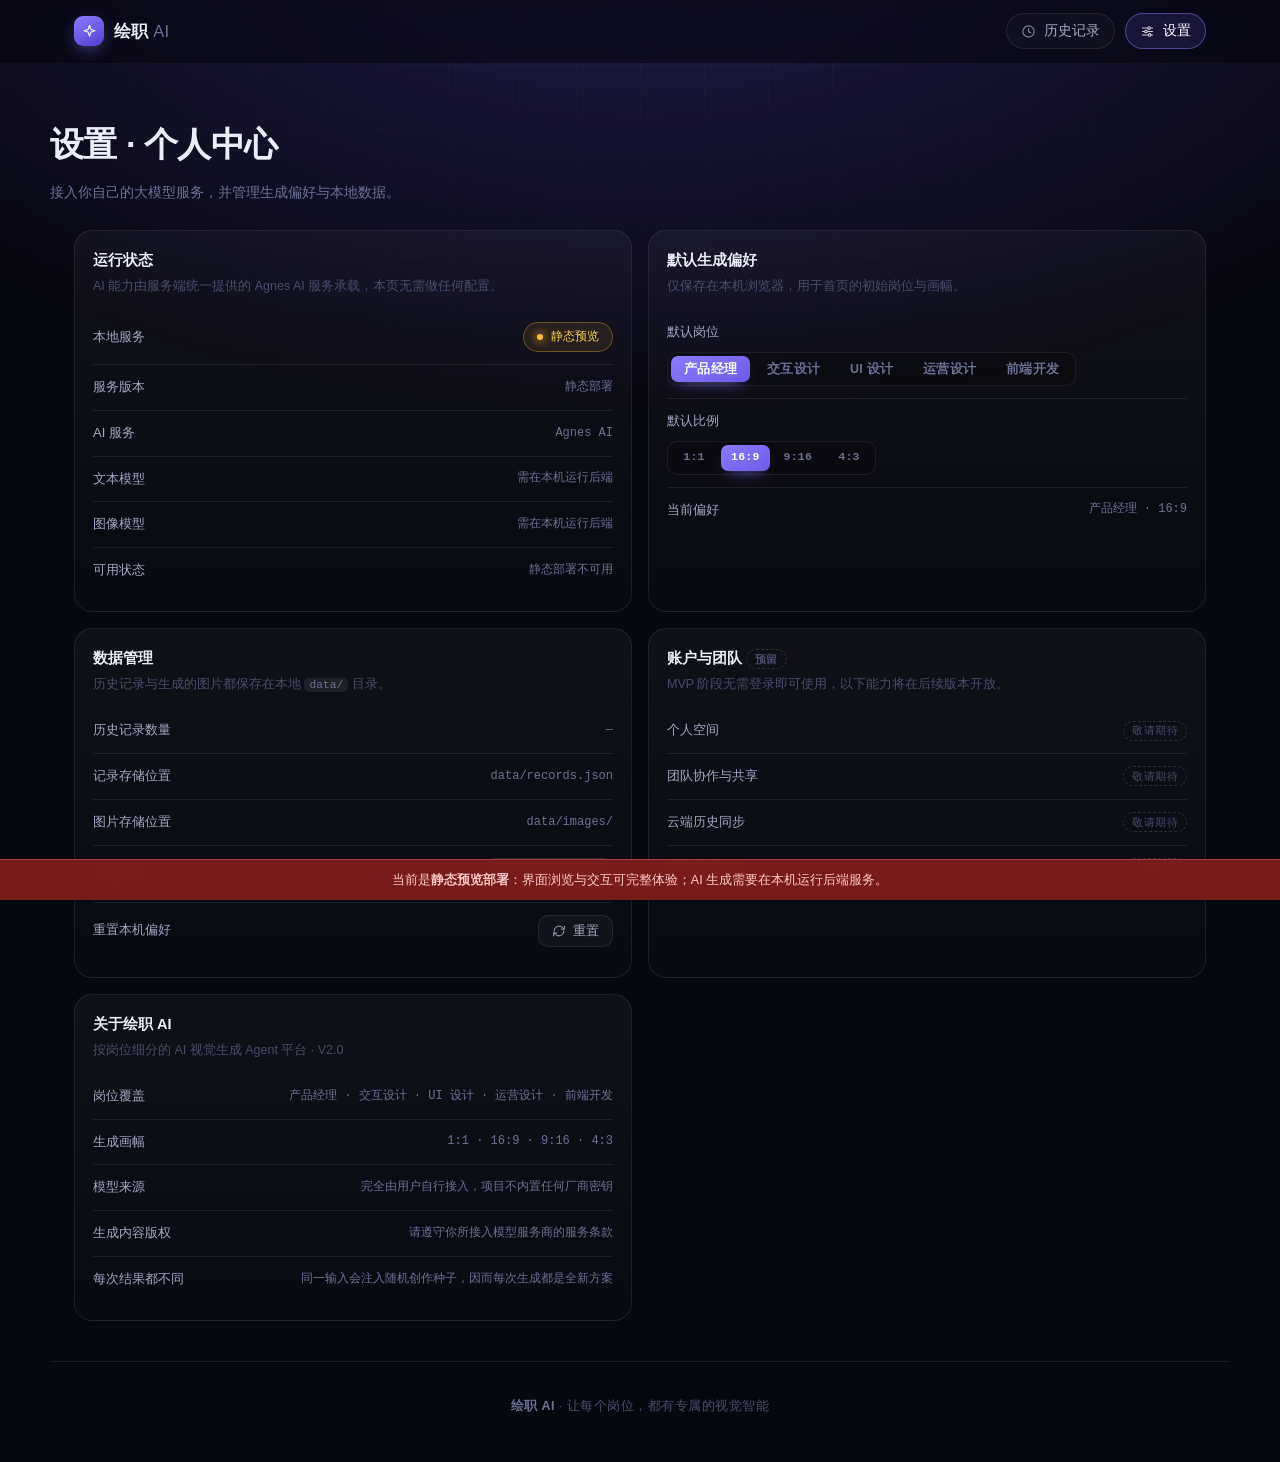
==== commit c1dc1f1d: "refactor: 移除自定义模型接入，统一接入 Agnes AI 按需求把可配置的多厂商接入模块整体撤下，AI 能力改为由服务端统一调用 Agnes AI。  移除内容： - assets/js/p" ====
--- a/settings.html
+++ b/settings.html
@@ -39,84 +39,16 @@
 
   <section class="wrap">
     <div class="grid-2">
-
-      <!-- ============================================ 大模型接入配置 -->
-      <div class="card" id="llmCard">
-        <div class="card-head">
-          <div>
-            <h3>大模型接入配置</h3>
-            <p>支持任意兼容 OpenAI 协议的大模型服务。密钥经 Windows DPAPI 加密后仅保存在本机，不会随项目上传。</p>
-          </div>
-          <button class="btn is-primary" type="button" id="addProvider">
-            <span data-icon="plus"></span><span>添加模型接入</span>
-          </button>
-        </div>
-
-        <div class="prov-list" id="provList"></div>
-
-        <!-- 新增 / 编辑表单 -->
-        <div class="prov-form is-hidden" id="provForm">
-          <div class="pf-title" id="pfTitle">添加模型接入</div>
-
-          <div class="pf-grid">
-            <label class="field">
-              <span class="field-label">名称</span>
-              <input type="text" id="pfName" autocomplete="off" placeholder="例如：公司网关 / OpenAI / 本地 Ollama">
-            </label>
-
-            <label class="field">
-              <span class="field-label">API 地址 <em>*</em></span>
-              <input type="text" id="pfBaseUrl" autocomplete="off" spellcheck="false"
-                     placeholder="https://api.openai.com/v1">
-              <span class="field-hint">要填到版本号为止，例如 <code>…/v1</code></span>
-            </label>
-
-            <label class="field">
-              <span class="field-label">API 密钥 <em>*</em></span>
-              <input type="password" id="pfApiKey" autocomplete="new-password" spellcheck="false"
-                     placeholder="sk-…">
-              <span class="field-hint" id="pfKeyHint">仅加密保存在本机</span>
-            </label>
-
-            <label class="field">
-              <span class="field-label">文本模型标识</span>
-              <input type="text" id="pfChatModel" autocomplete="off" spellcheck="false"
-                     placeholder="gpt-4o-mini">
-              <span class="field-hint">用于需求解析与多轮微调</span>
-            </label>
-
-            <label class="field">
-              <span class="field-label">图像模型标识</span>
-              <input type="text" id="pfImageModel" autocomplete="off" spellcheck="false"
-                     placeholder="gpt-image-1 / dall-e-3">
-              <span class="field-hint">用于出图，需支持 <code>/images/generations</code></span>
-            </label>
-          </div>
-
-          <div class="pf-actions">
-            <button class="btn" type="button" id="pfTest">
-              <span data-icon="plug"></span><span>测试连接</span></button>
-            <button class="btn is-primary" type="button" id="pfSave">
-              <span data-icon="check"></span><span>保存</span></button>
-            <button class="btn is-ghost" type="button" id="pfCancel">
-              <span data-icon="close"></span><span>取消</span></button>
-            <span class="pf-status" id="pfStatus"></span>
-          </div>
-
-          <div class="pf-result is-hidden" id="pfResult"></div>
-        </div>
-      </div>
-
       <!-- ============================================ 运行状态 -->
       <div class="card">
         <h3>运行状态</h3>
-        <p>当前实际生效的模型由上方「已启用」的接入决定。</p>
+        <p>AI 能力由服务端统一提供的 Agnes AI 服务承载，本页无需做任何配置。</p>
         <div class="setting-row">
           <span class="label">本地服务</span>
           <span class="live" id="svcLive"><i aria-hidden="true"></i> 检测中…</span>
         </div>
         <div class="setting-row"><span class="label">服务版本</span><span class="value" id="svcVersion">—</span></div>
-        <div class="setting-row"><span class="label">已保存接入</span><span class="value" id="svcCount">—</span></div>
+        <div class="setting-row"><span class="label">AI 服务</span><span class="value" id="svcProvider">—</span></div>
         <div class="setting-row"><span class="label">文本模型</span><span class="value" id="svcChat">—</span></div>
         <div class="setting-row"><span class="label">图像模型</span><span class="value" id="svcImage">—</span></div>
         <div class="setting-row"><span class="label">可用状态</span><span class="value" id="svcReady">—</span></div>
@@ -146,14 +78,10 @@
       <!-- ============================================ 数据管理 -->
       <div class="card">
         <h3>数据管理</h3>
-        <p>历史记录、生成的图片与接入配置都保存在本地 <code>data/</code> 目录。</p>
+        <p>历史记录与生成的图片都保存在本地 <code>data/</code> 目录。</p>
         <div class="setting-row"><span class="label">历史记录数量</span><span class="value" id="dataCount">—</span></div>
         <div class="setting-row"><span class="label">记录存储位置</span><span class="value">data/records.json</span></div>
         <div class="setting-row"><span class="label">图片存储位置</span><span class="value">data/images/</span></div>
-        <div class="setting-row">
-          <span class="label">接入配置存储</span>
-          <span class="value">data/providers.dat（加密）</span>
-        </div>
         <div class="setting-row" style="gap:8px">
           <span class="label">管理历史</span>
           <a class="btn" href="history.html"><span data-icon="history"></span><span>前往历史记录</span></a>
@@ -209,7 +137,6 @@
 <script src="assets/js/icons.js"></script>
 <script src="assets/js/api.js"></script>
 <script src="assets/js/ui.js"></script>
-<script src="assets/js/providers.js"></script>
 <script src="assets/js/settings.js"></script>
 </body>
-</html>+</html>
--- a/assets/css/app.css
+++ b/assets/css/app.css
@@ -271,8 +271,6 @@
 .live.is-warn i { background: var(--amber); animation: none; box-shadow: 0 0 8px 1px rgba(251, 191, 36, .7); }
 
 .live { cursor: default; }
-.live[data-ready="0"] { cursor: pointer; }
-.live[data-ready="0"]:hover { filter: brightness(1.14); }
 
 @keyframes pulse {
   0%   { box-shadow: 0 0 0 0 rgba(74, 222, 128, .6); }
@@ -280,76 +278,6 @@
   100% { box-shadow: 0 0 0 0 rgba(74, 222, 128, 0); }
 }
 
-/* ============================================ 未接入大模型时的接入引导条
-   仅在缺少模型时出现，接入完成后自动隐藏；不遮挡也不阻塞任何基础操作 */
-.connect-bar {
-  position: relative;
-  z-index: 2;
-  border-bottom: 1px solid rgba(251, 191, 36, .22);
-  background: linear-gradient(90deg, rgba(251, 191, 36, .10) 0%, rgba(109, 90, 230, .10) 100%);
-  animation: connectIn .3s var(--ease);
-}
-
-@keyframes connectIn {
-  from { opacity: 0; transform: translateY(-4px); }
-  to   { opacity: 1; transform: none; }
-}
-
-.connect-inner {
-  display: flex;
-  align-items: center;
-  gap: 14px;
-  padding-top: 13px;
-  padding-bottom: 13px;
-}
-
-.connect-ico {
-  width: 34px; height: 34px; flex: none;
-  border-radius: var(--r-s);
-  display: grid; place-items: center;
-  background: rgba(251, 191, 36, .14);
-  border: 1px solid rgba(251, 191, 36, .3);
-  color: var(--amber);
-}
-.connect-ico svg { width: 17px; height: 17px; }
-
-.connect-text { flex: 1; min-width: 0; }
-.connect-text strong { display: block; font-size: 13.5px; font-weight: 650; color: var(--text); }
-.connect-text > span { display: block; margin-top: 3px; font-size: 12px; color: var(--text-3); }
-
-.connect-caps { margin-top: 9px; display: flex; flex-wrap: wrap; gap: 7px; }
-
-.cap {
-  display: inline-flex; align-items: center; gap: 5px;
-  height: 22px; padding: 0 9px;
-  border-radius: var(--r-pill);
-  border: 1px dashed var(--line-2);
-  background: rgba(255, 255, 255, .04);
-  color: var(--text-4);
-  font-size: 11px;
-}
-.cap svg { width: 11px; height: 11px; }
-
-/* 已就绪的能力亮起来：由引导条上的 data-chat / data-image 驱动 */
-.connect-bar[data-chat="1"] .cap[data-cap="chat"],
-.connect-bar[data-image="1"] .cap[data-cap="image"] {
-  border-style: solid;
-  border-color: rgba(92, 230, 174, .35);
-  background: rgba(92, 230, 174, .12);
-  color: var(--mint);
-}
-
-.connect-cta { flex: none; }
-
-/* 未接入时，生成区列出的「缺什么 / 能解锁什么 / 现在能用什么」 */
-.need-list {
-  margin: 6px 0 2px;
-  display: flex;
-  flex-direction: column;
-  gap: 9px;
-  text-align: left;
-  max-width: 470px;
-}
 .need-list li {
   display: flex; align-items: flex-start; gap: 9px;
   font-size: 12.5px; line-height: 1.6; color: var(--text-3);
@@ -1679,165 +1607,6 @@
 .danger-zone { border-color: rgba(248, 113, 113, .25); }
 
 .danger-zone h3 { color: #fca5a5; }
-
-/* ==================================================== 大模型接入配置 */
-#llmCard { grid-column: 1 / -1; }
-
-.card-head {
-  display: flex;
-  align-items: flex-start;
-  justify-content: space-between;
-  gap: 16px;
-  margin-bottom: 16px;
-}
-.card-head h3 { font-size: 14.5px; font-weight: 650; margin-bottom: 4px; }
-.card-head p { font-size: 12.5px; color: var(--text-4); max-width: 660px; line-height: 1.65; }
-.card-head .btn { flex: none; }
-
-.prov-list { display: flex; flex-direction: column; gap: 10px; }
-
-.prov-empty {
-  display: flex;
-  align-items: center;
-  gap: 13px;
-  padding: 20px 18px;
-  border: 1px dashed var(--line-2);
-  border-radius: var(--r-m);
-  background: rgba(255, 255, 255, .02);
-}
-
-.prov-empty-ico {
-  width: 36px; height: 36px; flex: none;
-  border-radius: var(--r-s);
-  display: grid; place-items: center;
-  background: rgba(255, 255, 255, .05);
-  border: 1px solid var(--line-2);
-  color: var(--text-3);
-}
-.prov-empty-ico svg { width: 18px; height: 18px; }
-
-.prov-empty strong { display: block; font-size: 13.5px; font-weight: 650; color: var(--text-2); }
-.prov-empty span { display: block; margin-top: 3px; font-size: 12.5px; color: var(--text-4); line-height: 1.6; }
-
-.prov-item {
-  display: flex;
-  align-items: center;
-  gap: 14px;
-  padding: 13px 15px;
-  border-radius: var(--r-m);
-  border: 1px solid var(--line);
-  background: rgba(255, 255, 255, .025);
-  transition: border-color var(--dur) var(--ease), background var(--dur) var(--ease);
-}
-.prov-item:hover { border-color: var(--line-2); }
-.prov-item.is-on { border-color: var(--violet-line); background: var(--violet-soft); }
-
-.prov-main { flex: 1; min-width: 0; }
-
-.prov-name {
-  display: flex; align-items: center; gap: 8px;
-  font-size: 13.5px; font-weight: 650; color: var(--text);
-}
-.prov-url {
-  margin-top: 4px;
-  font-family: var(--mono); font-size: 11.5px; color: var(--text-4);
-  overflow: hidden; text-overflow: ellipsis; white-space: nowrap;
-}
-.prov-models { margin-top: 8px; display: flex; flex-wrap: wrap; gap: 6px; }
-
-.prov-badge {
-  height: 20px; padding: 0 9px;
-  display: inline-flex; align-items: center;
-  border-radius: var(--r-pill);
-  font-size: 10.5px; font-weight: 600; letter-spacing: .03em;
-  font-family: var(--mono);
-}
-.prov-badge.chat  { background: rgba(54, 215, 229, .14); color: #7BE6F0; border: 1px solid rgba(54, 215, 229, .3); }
-.prov-badge.image { background: rgba(154, 140, 255, .16); color: #C3B9FF; border: 1px solid rgba(154, 140, 255, .34); }
-.prov-badge.off   { background: rgba(255, 255, 255, .05); color: var(--text-4); border: 1px solid var(--line); }
-
-.prov-actions { display: flex; align-items: center; gap: 6px; flex-wrap: wrap; justify-content: flex-end; }
-
-/* 新增 / 编辑表单 */
-.prov-form {
-  margin-top: 16px;
-  padding: 18px;
-  border-radius: var(--r-l);
-  border: 1px solid var(--violet-line);
-  background: rgba(109, 90, 230, .06);
-}
-.pf-title { font-size: 13.5px; font-weight: 650; margin-bottom: 14px; }
-
-.pf-grid { display: grid; grid-template-columns: repeat(2, minmax(0, 1fr)); gap: 12px 16px; }
-
-.field { display: flex; flex-direction: column; gap: 6px; min-width: 0; }
-.field-label { font-size: 12px; color: var(--text-2); letter-spacing: .02em; }
-.field-label em { font-style: normal; color: var(--pink); }
-
-.field input {
-  height: 38px;
-  padding: 0 12px;
-  border-radius: var(--r-s);
-  border: 1px solid var(--line-2);
-  background: rgba(0, 0, 0, .32);
-  color: var(--text);
-  font-family: var(--mono);
-  font-size: 13px;
-  outline: none;
-  transition: border-color var(--dur) var(--ease), box-shadow var(--dur) var(--ease);
-}
-.field input:focus { border-color: var(--violet-2); box-shadow: 0 0 0 3px rgba(109, 90, 230, .15); }
-.field input::placeholder { color: var(--text-4); font-family: var(--font); }
-
-.field-hint { font-size: 11px; color: var(--text-4); }
-.field-hint code { font-size: 11px; }
-
-.pf-actions { margin-top: 16px; display: flex; align-items: center; gap: 9px; flex-wrap: wrap; }
-.pf-status { margin-left: auto; font-size: 12px; color: var(--text-4); }
-
-/* 连通性测试结果 */
-.pf-result {
-  margin-top: 14px;
-  padding: 14px 16px;
-  border-radius: var(--r-m);
-  border: 1px solid var(--line);
-  background: rgba(0, 0, 0, .25);
-}
-.pf-result.pass { border-color: rgba(92, 230, 174, .35); background: rgba(92, 230, 174, .07); }
-.pf-result.fail { border-color: rgba(248, 113, 113, .35); background: rgba(248, 113, 113, .07); }
-
-.pf-steps { display: flex; flex-direction: column; gap: 9px; }
-.pf-step { display: flex; align-items: flex-start; gap: 10px; font-size: 12.5px; }
-
-.pf-step-ico {
-  width: 17px; height: 17px; border-radius: 50%;
-  flex: none; display: grid; place-items: center; margin-top: 1px;
-}
-.pf-step-ico svg { width: 11px; height: 11px; }
-
-.pf-step.pass .pf-step-ico { background: rgba(92, 230, 174, .18); color: var(--mint); }
-.pf-step.fail .pf-step-ico { background: rgba(248, 113, 113, .18); color: var(--danger); }
-.pf-step.warn .pf-step-ico { background: rgba(251, 191, 36, .18); color: var(--amber); }
-.pf-step.skip .pf-step-ico { background: rgba(255, 255, 255, .07); color: var(--text-4); }
-
-.pf-step-label { flex: none; width: 92px; font-weight: 600; color: var(--text); }
-.pf-step-text { min-width: 0; color: var(--text-2); word-break: break-word; }
-.pf-step-text em { display: block; font-style: normal; font-size: 11.5px; color: var(--text-4); margin-top: 3px; }
-
-/* 探测到的模型清单 */
-.model-picker { margin-top: 13px; padding-top: 13px; border-top: 1px solid var(--line); }
-.model-picker h5 { font-size: 12px; font-weight: 600; color: var(--text-3); margin-bottom: 9px; }
-.model-picker .chips { flex-wrap: wrap; gap: 6px; padding: 0; border: 0; background: transparent; }
-.model-picker .chip { min-width: 0; font-family: var(--mono); font-size: 11px; }
-
-@media (max-width: 720px) {
-  .pf-grid { grid-template-columns: 1fr; }
-  .card-head { flex-direction: column; align-items: stretch; }
-  .card-head .btn { width: 100%; justify-content: center; }
-  .prov-item { flex-direction: column; align-items: stretch; gap: 11px; }
-  .prov-actions { justify-content: flex-start; }
-  .pf-status { margin-left: 0; width: 100%; }
-}
 
 /* ------------------------------------------------------------------- 页脚 */
 .foot {
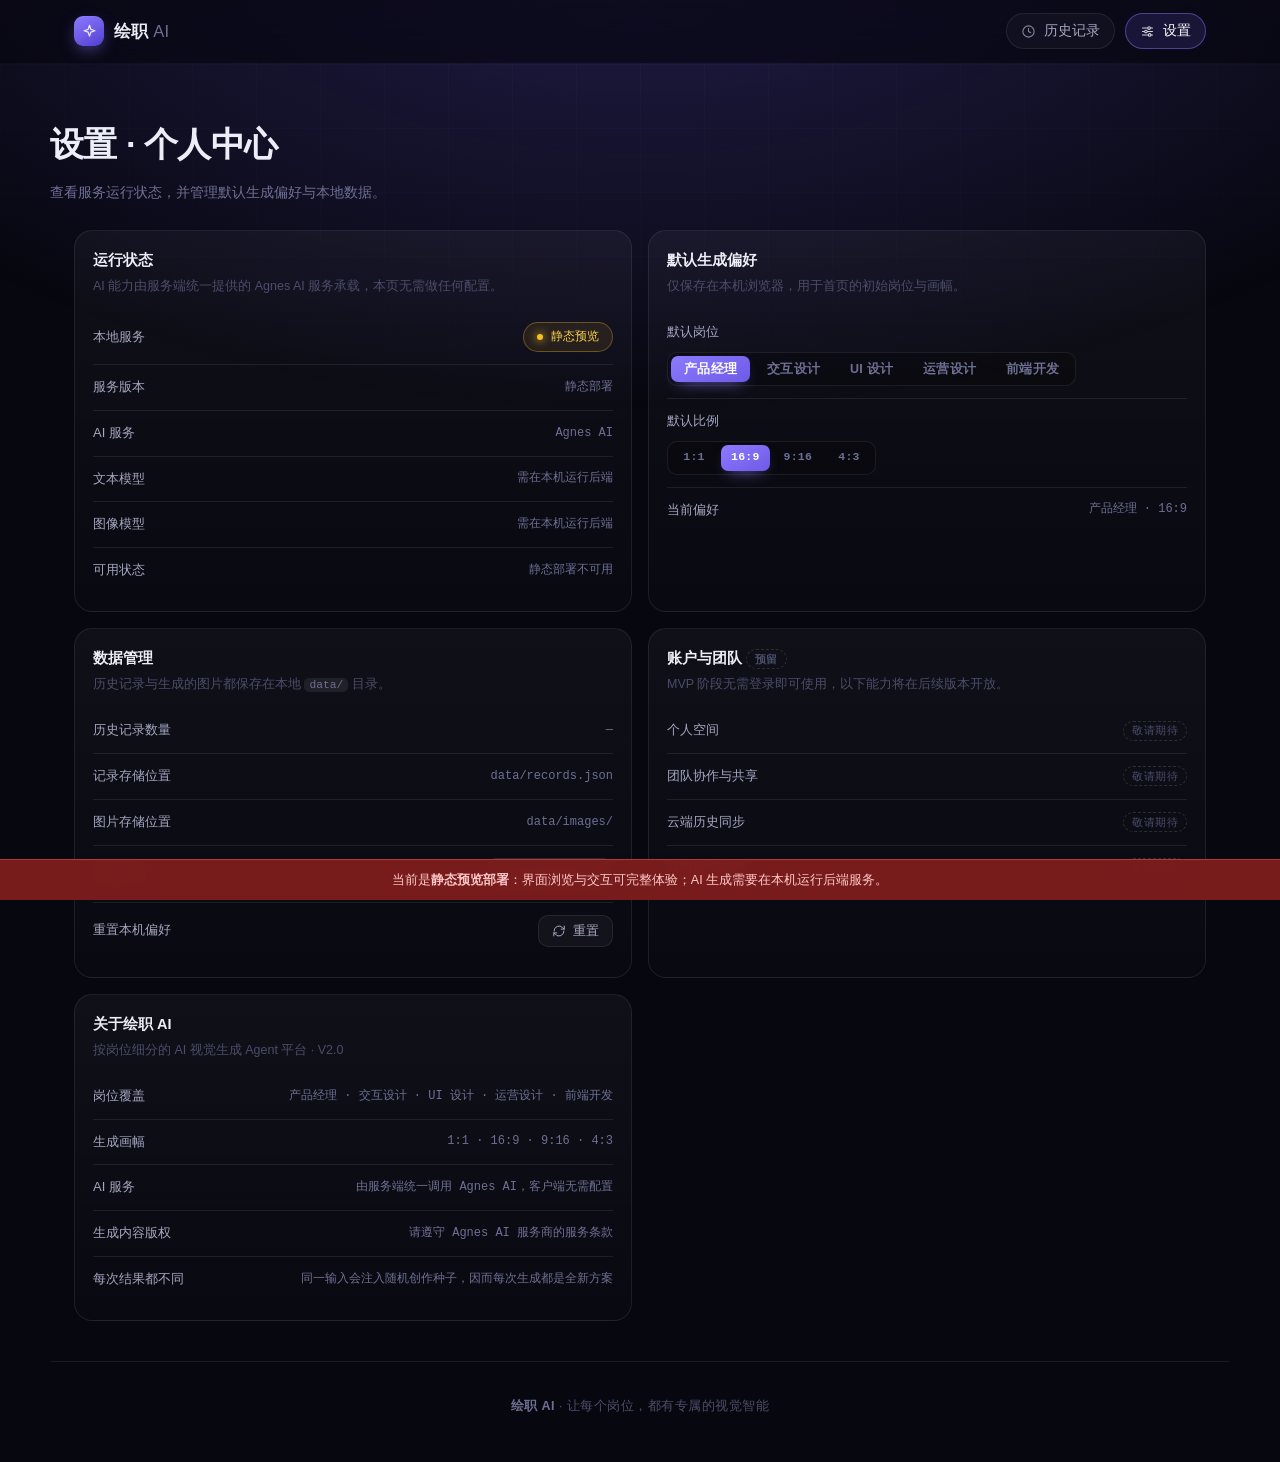
==== commit ea8f7ecd: "docs: 清理设置页中残留的模型接入说明文案 页面副标题、关于区块与 meta 描述仍写着「接入你自己的大模型服务」等表述， 与改造后的实际行为不符，统一改为「由服务端统一调用 Agnes AI」。" ====
--- a/settings.html
+++ b/settings.html
@@ -5,7 +5,7 @@
 <meta name="viewport" content="width=device-width, initial-scale=1, viewport-fit=cover">
 <meta name="theme-color" content="#07070f">
 <title>设置 · 绘职 AI</title>
-<meta name="description" content="绘职 AI 设置：接入你自己的大模型服务，配置 API 地址、密钥与模型标识，并管理生成偏好与本地数据。">
+<meta name="description" content="绘职 AI 设置：查看服务运行状态，并管理默认生成偏好与本地数据。">
 <link rel="icon" href="assets/img/favicon.svg" type="image/svg+xml">
 <link rel="stylesheet" href="assets/css/tokens.css">
 <link rel="stylesheet" href="assets/css/app.css">
@@ -34,7 +34,7 @@
 <main class="page">
   <section class="wrap page-head">
     <h1 class="page-title">设置 · 个人中心</h1>
-    <p class="page-desc">接入你自己的大模型服务，并管理生成偏好与本地数据。</p>
+    <p class="page-desc">查看服务运行状态，并管理默认生成偏好与本地数据。</p>
   </section>
 
   <section class="wrap">
@@ -113,12 +113,12 @@
         </div>
         <div class="setting-row"><span class="label">生成画幅</span><span class="value">1:1 · 16:9 · 9:16 · 4:3</span></div>
         <div class="setting-row">
-          <span class="label">模型来源</span>
-          <span class="value">完全由用户自行接入，项目不内置任何厂商密钥</span>
+          <span class="label">AI 服务</span>
+          <span class="value">由服务端统一调用 Agnes AI，客户端无需配置</span>
         </div>
         <div class="setting-row">
           <span class="label">生成内容版权</span>
-          <span class="value">请遵守你所接入模型服务商的服务条款</span>
+          <span class="value">请遵守 Agnes AI 服务商的服务条款</span>
         </div>
         <div class="setting-row">
           <span class="label">每次结果都不同</span>
